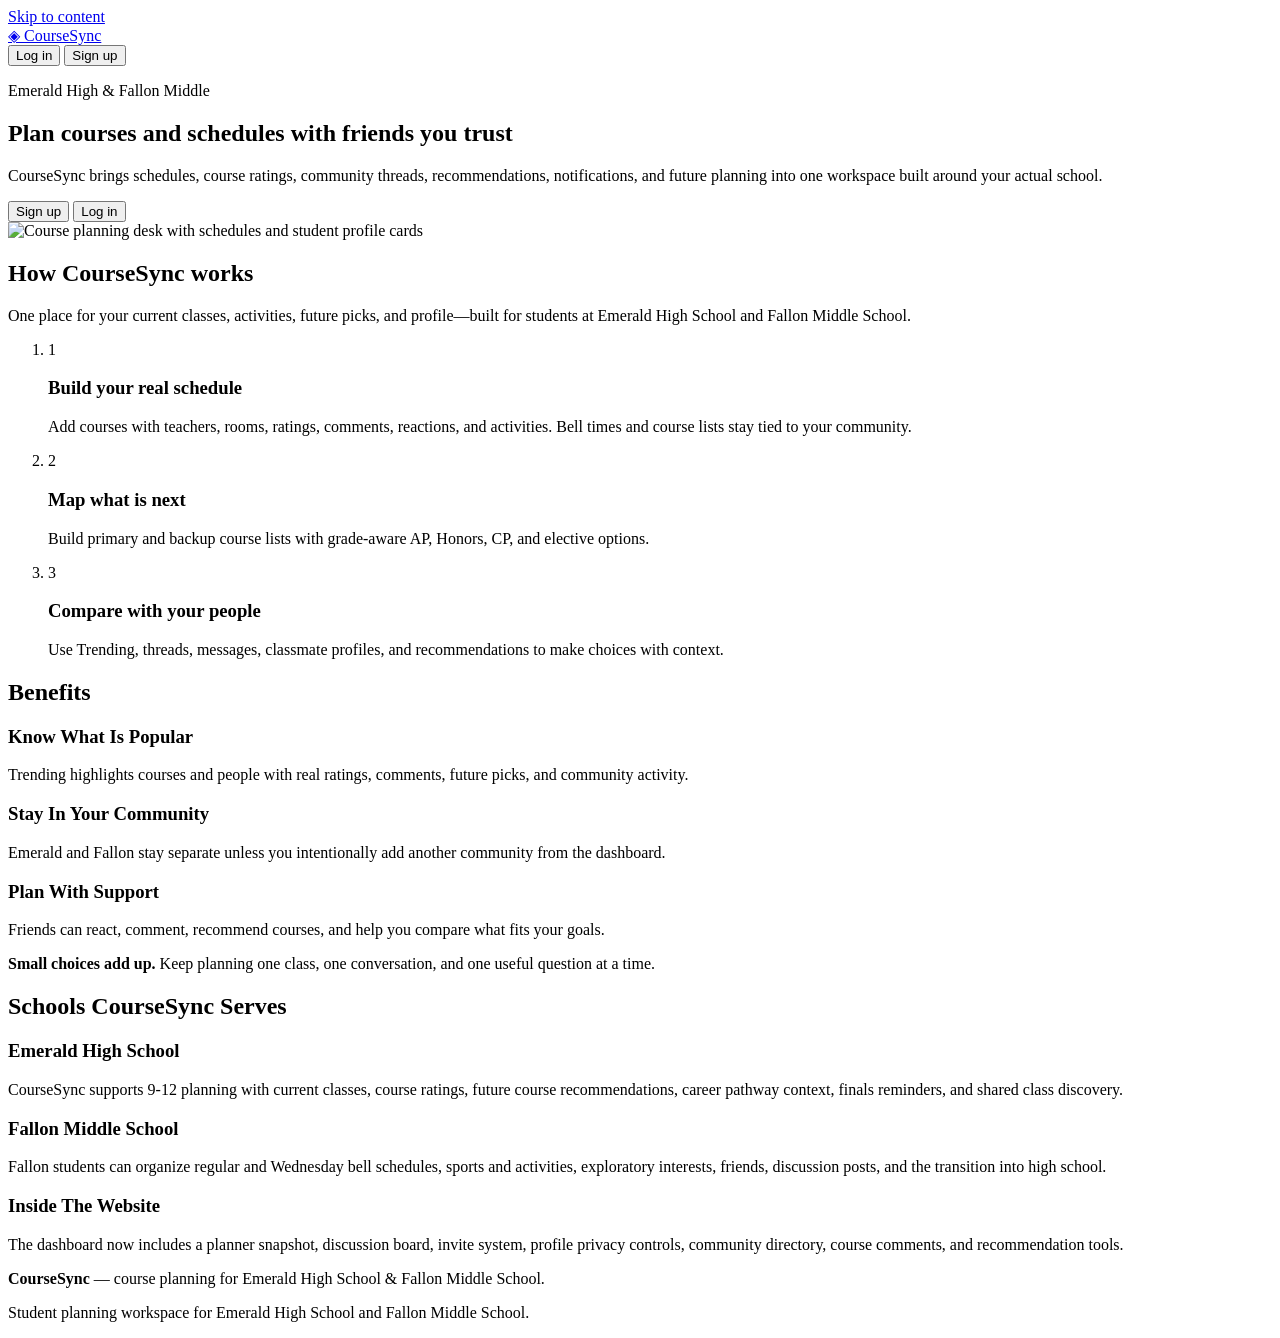
==== index.html @ b62860dc "Add files via upload" ====
<!DOCTYPE html>
<html lang="en">
  <head>
    <meta charset="UTF-8" />
    <meta name="viewport" content="width=device-width, initial-scale=1.0" />
    <title>CourseSync — Compare courses with your community</title>
    <link rel="preconnect" href="https://fonts.googleapis.com" />
    <link rel="preconnect" href="https://fonts.gstatic.com" crossorigin />
    <link
      href="https://fonts.googleapis.com/css2?family=Fraunces:ital,opsz,wght@0,9..144,400;0,9..144,600;0,9..144,700;1,9..144,400&family=Source+Sans+3:ital,wght@0,400;0,500;0,600;0,700;1,400&display=swap"
      rel="stylesheet"
    />
    <link rel="stylesheet" href="styles.css?v=course-sync-current" />
  </head>
  <body>
    <a class="skip-link" href="#main">Skip to content</a>

    <header class="site-header">
      <div class="container header-inner">
        <a href="index.html" class="logo" aria-label="CourseSync home">
          <span class="logo-mark" aria-hidden="true">◈</span>
          CourseSync
        </a>
        <nav class="nav-actions" aria-label="Account">
          <button type="button" class="btn btn-ghost" id="open-login">Log in</button>
          <button type="button" class="btn btn-primary" id="open-signup">Sign up</button>
        </nav>
      </div>
    </header>

    <main id="main">
      <section class="hero hero-visual">
        <div class="container hero-grid">
          <div class="hero-copy">
            <p class="eyebrow">Emerald High & Fallon Middle</p>
            <h1>Plan courses and schedules with friends you trust</h1>
            <p class="lede">
              CourseSync brings schedules, course ratings, community threads, recommendations,
              notifications, and future planning into one workspace built around your actual school.
            </p>
            <div class="hero-ctas">
              <button type="button" class="btn btn-primary btn-lg" id="hero-signup">Sign up</button>
              <button type="button" class="btn btn-outline btn-lg" id="hero-login">Log in</button>
            </div>
          </div>
          <div class="hero-collage" aria-hidden="true">
            <img
              class="hero-img hero-img-main"
              src="assets/course-planning.svg"
              width="520"
              height="360"
              alt="Course planning desk with schedules and student profile cards"
              loading="eager"
            />
          </div>
        </div>
      </section>

      <section class="section section-tight" id="how">
        <div class="container">
          <h2 class="section-title">How CourseSync works</h2>
          <p class="section-intro narrow">
            One place for your current classes, activities, future picks, and profile—built for students
            at Emerald High School and Fallon Middle School.
          </p>
          <ol class="steps steps-three">
            <li class="step">
              <span class="step-num">1</span>
              <h3>Build your real schedule</h3>
              <p>
                Add courses with teachers, rooms, ratings, comments, reactions, and activities.
                Bell times and course lists stay tied to your community.
              </p>
            </li>
            <li class="step">
              <span class="step-num">2</span>
              <h3>Map what is next</h3>
              <p>
                Build primary and backup course lists with grade-aware AP, Honors, CP, and elective options.
              </p>
            </li>
            <li class="step">
              <span class="step-num">3</span>
              <h3>Compare with your people</h3>
              <p>
                Use Trending, threads, messages, classmate profiles, and recommendations to make choices with context.
              </p>
            </li>
          </ol>
        </div>
      </section>

      <section class="section section-tight" id="benefits">
        <div class="container">
          <h2 class="section-title">Benefits</h2>
          <div class="benefit-grid">
            <article class="benefit">
              <h3>Know What Is Popular</h3>
              <p>Trending highlights courses and people with real ratings, comments, future picks, and community activity.</p>
            </article>
            <article class="benefit">
              <h3>Stay In Your Community</h3>
              <p>Emerald and Fallon stay separate unless you intentionally add another community from the dashboard.</p>
            </article>
            <article class="benefit">
              <h3>Plan With Support</h3>
              <p>Friends can react, comment, recommend courses, and help you compare what fits your goals.</p>
            </article>
          </div>
          <p class="positive-note landing-note" role="note">
            <strong>Small choices add up.</strong> Keep planning one class, one conversation, and one useful question at a time.
          </p>
        </div>
      </section>

      <section class="section section-tight schools-served" id="schools">
        <div class="container">
          <h2 class="section-title">Schools CourseSync Serves</h2>
          <div class="steps steps-three">
            <article class="step">
              <h3>Emerald High School</h3>
              <p>
                CourseSync supports 9-12 planning with current classes, course ratings, future course
                recommendations, career pathway context, finals reminders, and shared class discovery.
              </p>
            </article>
            <article class="step">
              <h3>Fallon Middle School</h3>
              <p>
                Fallon students can organize regular and Wednesday bell schedules, sports and activities,
                exploratory interests, friends, discussion posts, and the transition into high school.
              </p>
            </article>
            <article class="step">
              <h3>Inside The Website</h3>
              <p>
                The dashboard now includes a planner snapshot, discussion board, invite system, profile
                privacy controls, community directory, course comments, and recommendation tools.
              </p>
            </article>
          </div>
        </div>
      </section>
    </main>

    <footer class="site-footer">
      <div class="container footer-inner">
        <p><strong>CourseSync</strong> — course planning for Emerald High School & Fallon Middle School.</p>
        <p class="fineprint">Student planning workspace for Emerald High School and Fallon Middle School.</p>
      </div>
    </footer>

    <!-- Sign up modal -->
    <div class="modal-overlay" id="signup-modal" hidden role="dialog" aria-modal="true" aria-labelledby="signup-title">
      <div class="modal">
        <button type="button" class="modal-close" data-close-modal aria-label="Close sign up">×</button>
        <h2 id="signup-title" class="modal-title">Sign up</h2>
        <p class="modal-sub">Step <span id="signup-step-indicator">1</span> of 3</p>

        <form id="signup-form" novalidate>
          <div class="form-step" data-signup-step="1">
            <label class="field">
              <span>Email</span>
              <input type="text" name="email" autocomplete="email" required placeholder="you@student.org" />
            </label>
            <label class="field">
              <span>Password</span>
              <input type="password" name="password" autocomplete="new-password" required minlength="8" placeholder="At least 8 characters" />
            </label>
          </div>

          <div class="form-step" data-signup-step="2" hidden>
            <label class="field">
              <span>Full name</span>
              <input type="text" name="name" autocomplete="name" required placeholder="Alex Rivera" />
            </label>
            <label class="field">
              <span>School</span>
              <select name="school" id="signup-school" required>
                <option value="">Select your school</option>
                <option value="Emerald High School">Emerald High School</option>
                <option value="Fallon Middle School">Fallon Middle School</option>
              </select>
            </label>
            <label class="field">
              <span>Mobile phone</span>
              <input type="tel" name="phone" autocomplete="tel" required placeholder="(925) 555-0100" />
            </label>
            <fieldset class="field checkbox-field">
              <legend>Discovery</legend>
              <label class="checkbox">
                <input type="checkbox" name="nearby" />
                <span>Allow friends nearby to find me by approved email or invite code only</span>
              </label>
            </fieldset>
          </div>

          <div class="form-step" data-signup-step="3" hidden>
            <p class="success-copy">
              Review your details. Finish to open your dashboard.
            </p>
            <dl class="review" id="signup-review"></dl>
          </div>

          <p class="form-error" id="signup-error" role="alert" hidden></p>

          <div class="modal-actions">
            <button type="button" class="btn btn-ghost" id="signup-back" hidden>Back</button>
            <button type="button" class="btn btn-primary" id="signup-next">Continue</button>
          </div>
        </form>
      </div>
    </div>

    <!-- Log in modal -->
    <div class="modal-overlay" id="login-modal" hidden role="dialog" aria-modal="true" aria-labelledby="login-title">
      <div class="modal">
        <button type="button" class="modal-close" data-close-modal aria-label="Close log in">×</button>
        <h2 id="login-title" class="modal-title">Log in</h2>
        <p class="modal-sub">Step <span id="login-step-indicator">1</span> of 2</p>

        <form id="login-form" novalidate>
          <div class="form-step" data-login-step="1">
            <label class="field">
              <span>Email</span>
              <input type="text" name="email" autocomplete="username" required placeholder="you@student.org" />
            </label>
            <label class="field">
              <span>Password</span>
              <input type="password" name="password" autocomplete="current-password" required placeholder="Your password" />
            </label>
            <p class="hint">Use your account email and a password with 8+ characters.</p>
          </div>

          <div class="form-step" data-login-step="2" hidden>
            <p class="success-copy">
              Verify it is you with your 6-digit code.
            </p>
            <label class="field">
              <span>6-digit code</span>
              <input type="text" name="code" inputmode="numeric" pattern="[0-9]*" maxlength="6" placeholder="000000" aria-describedby="code-hint" />
            </label>
            <p id="code-hint" class="hint">Enter your 6-digit verification code.</p>
          </div>

          <p class="form-error" id="login-error" role="alert" hidden></p>

          <div class="modal-actions">
            <button type="button" class="btn btn-ghost" id="login-back" hidden>Back</button>
            <button type="button" class="btn btn-primary" id="login-next">Continue</button>
          </div>
        </form>
      </div>
    </div>

    <div class="toast" id="toast" role="status" aria-live="polite" hidden></div>

    <script src="app.js?v=course-sync-current"></script>
  </body>
</html>
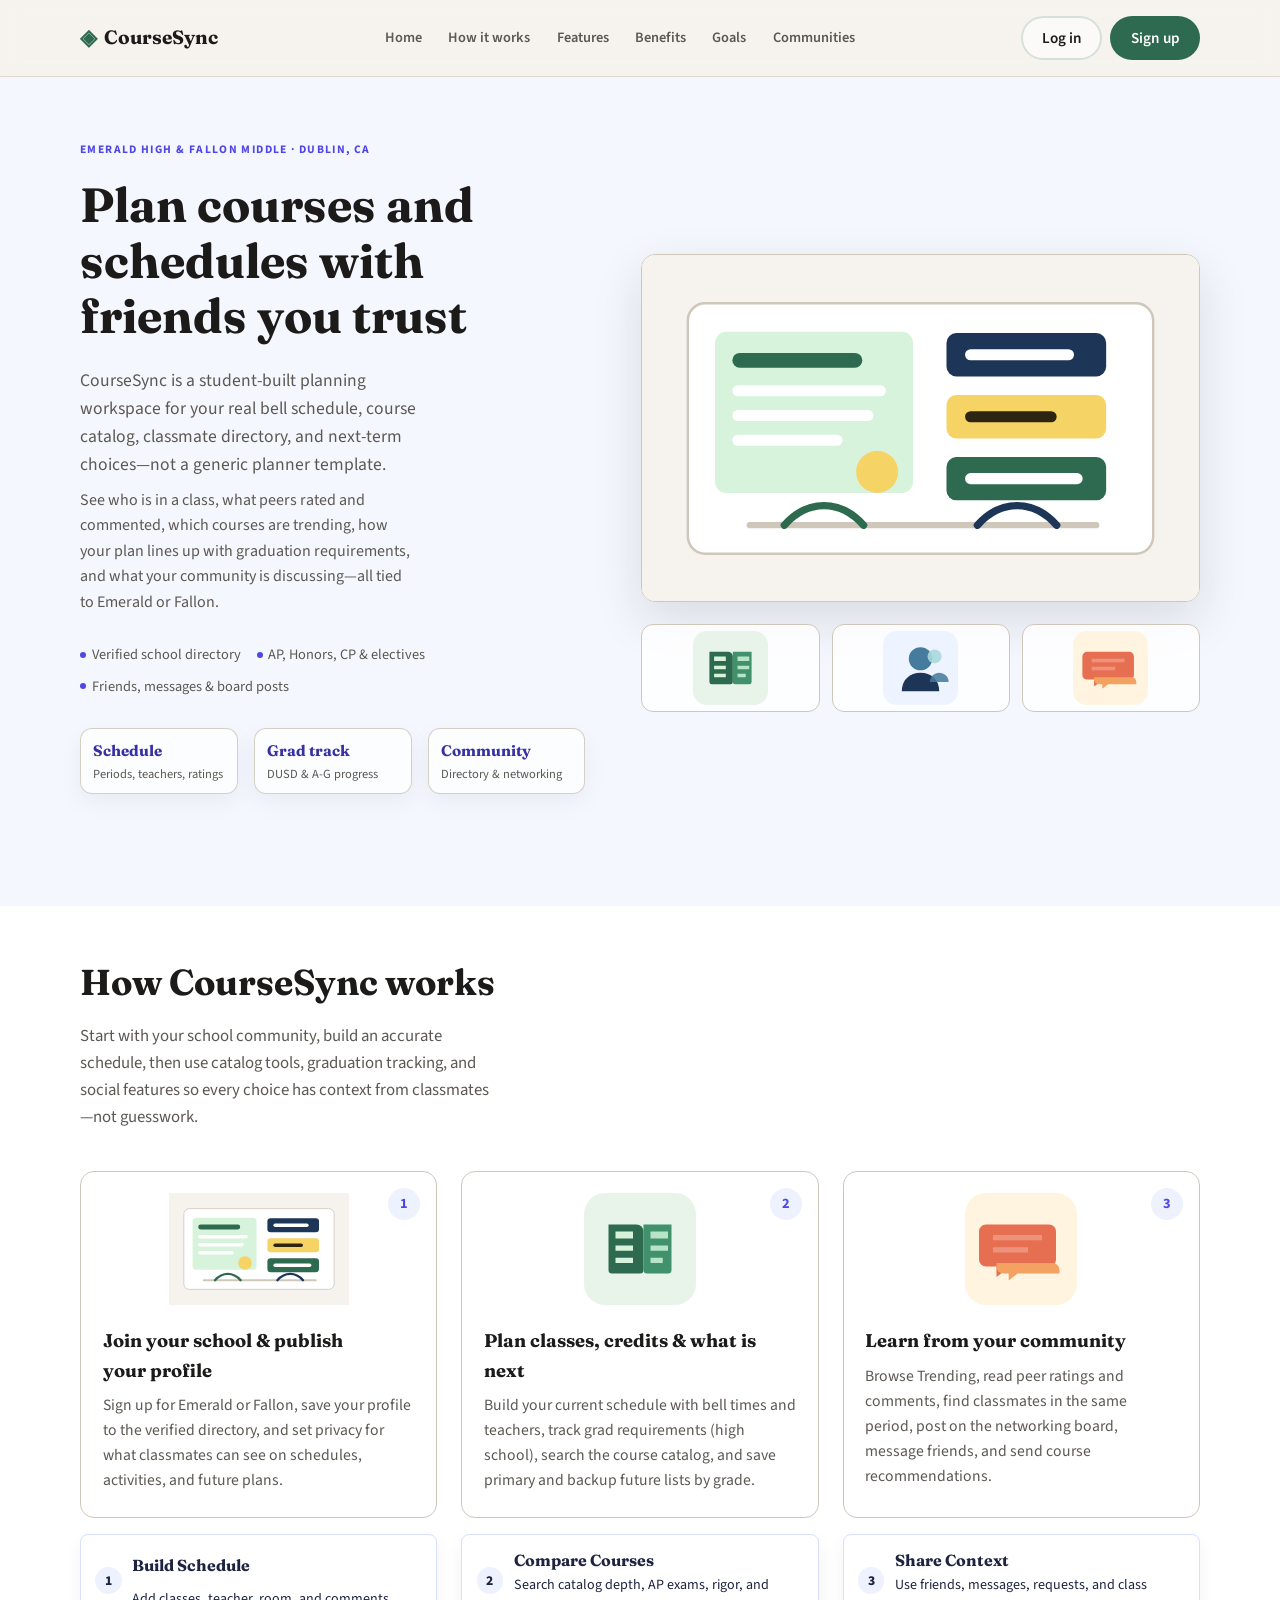
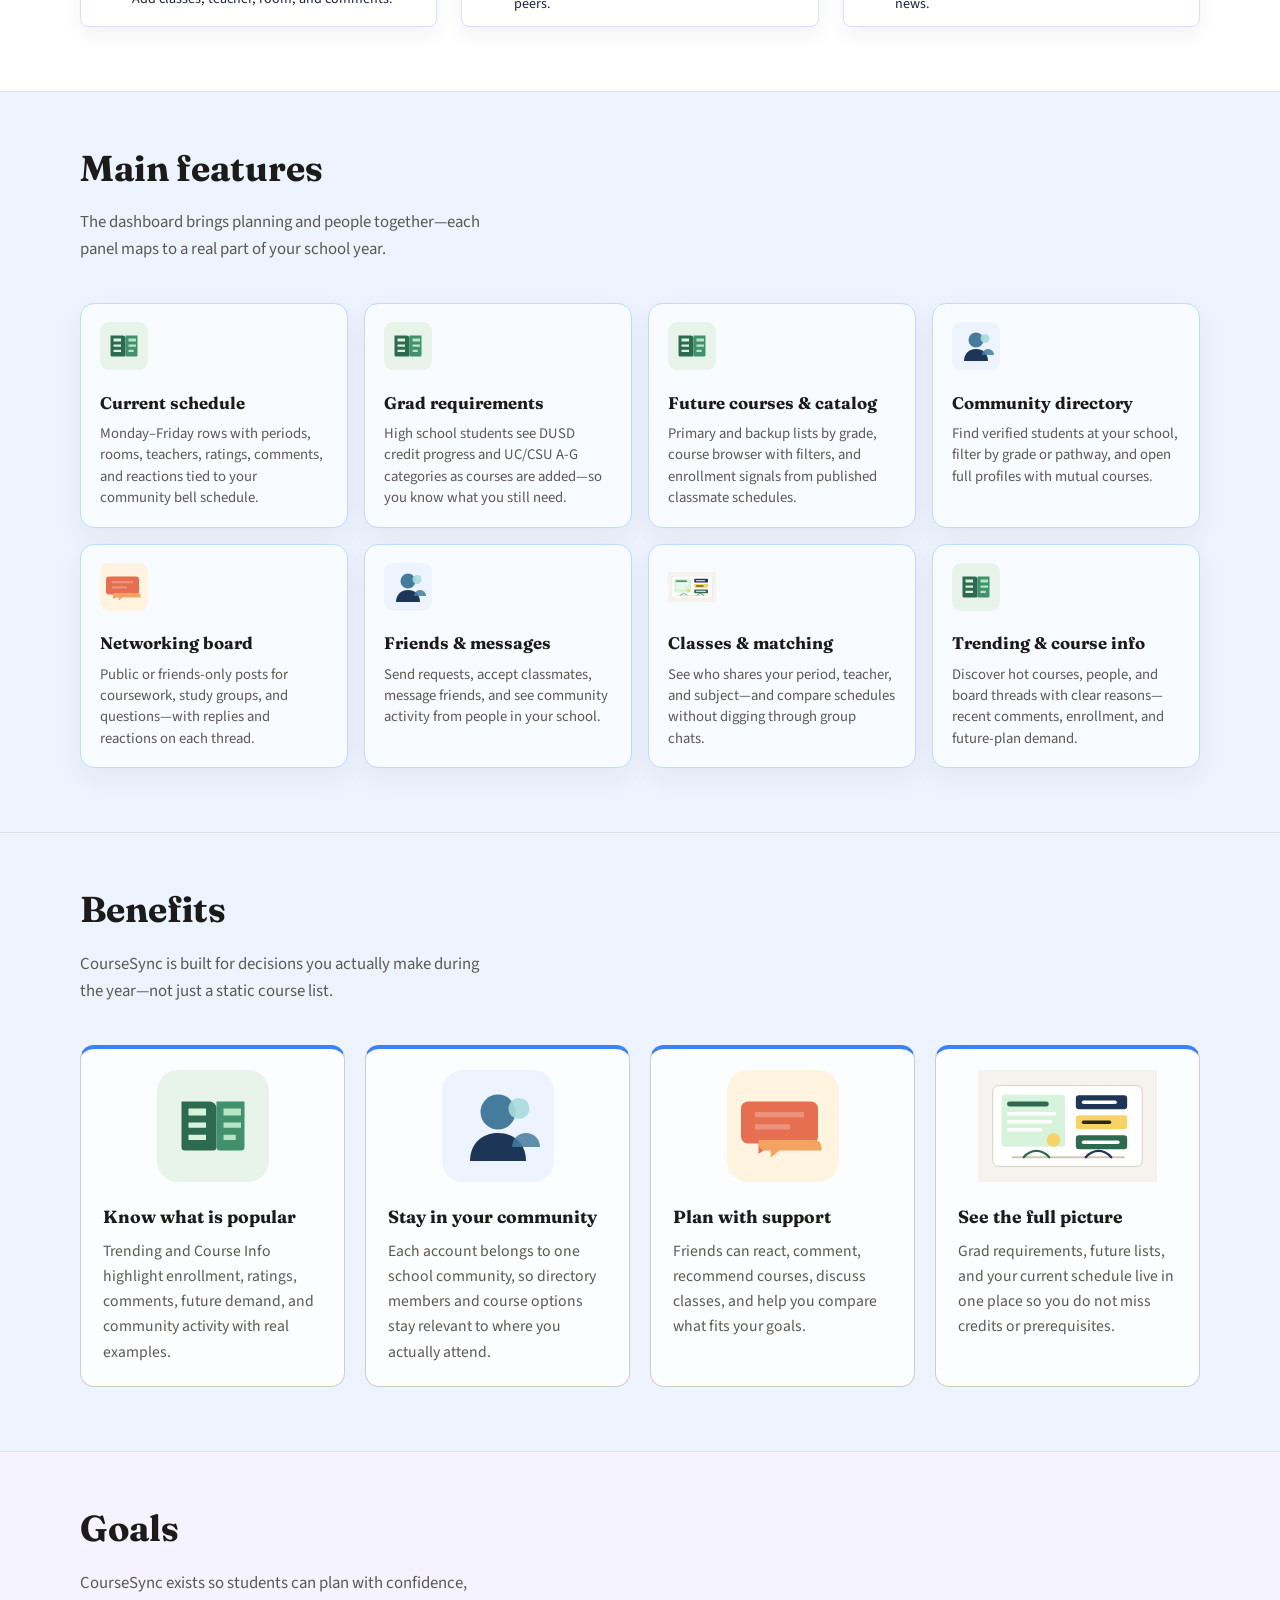
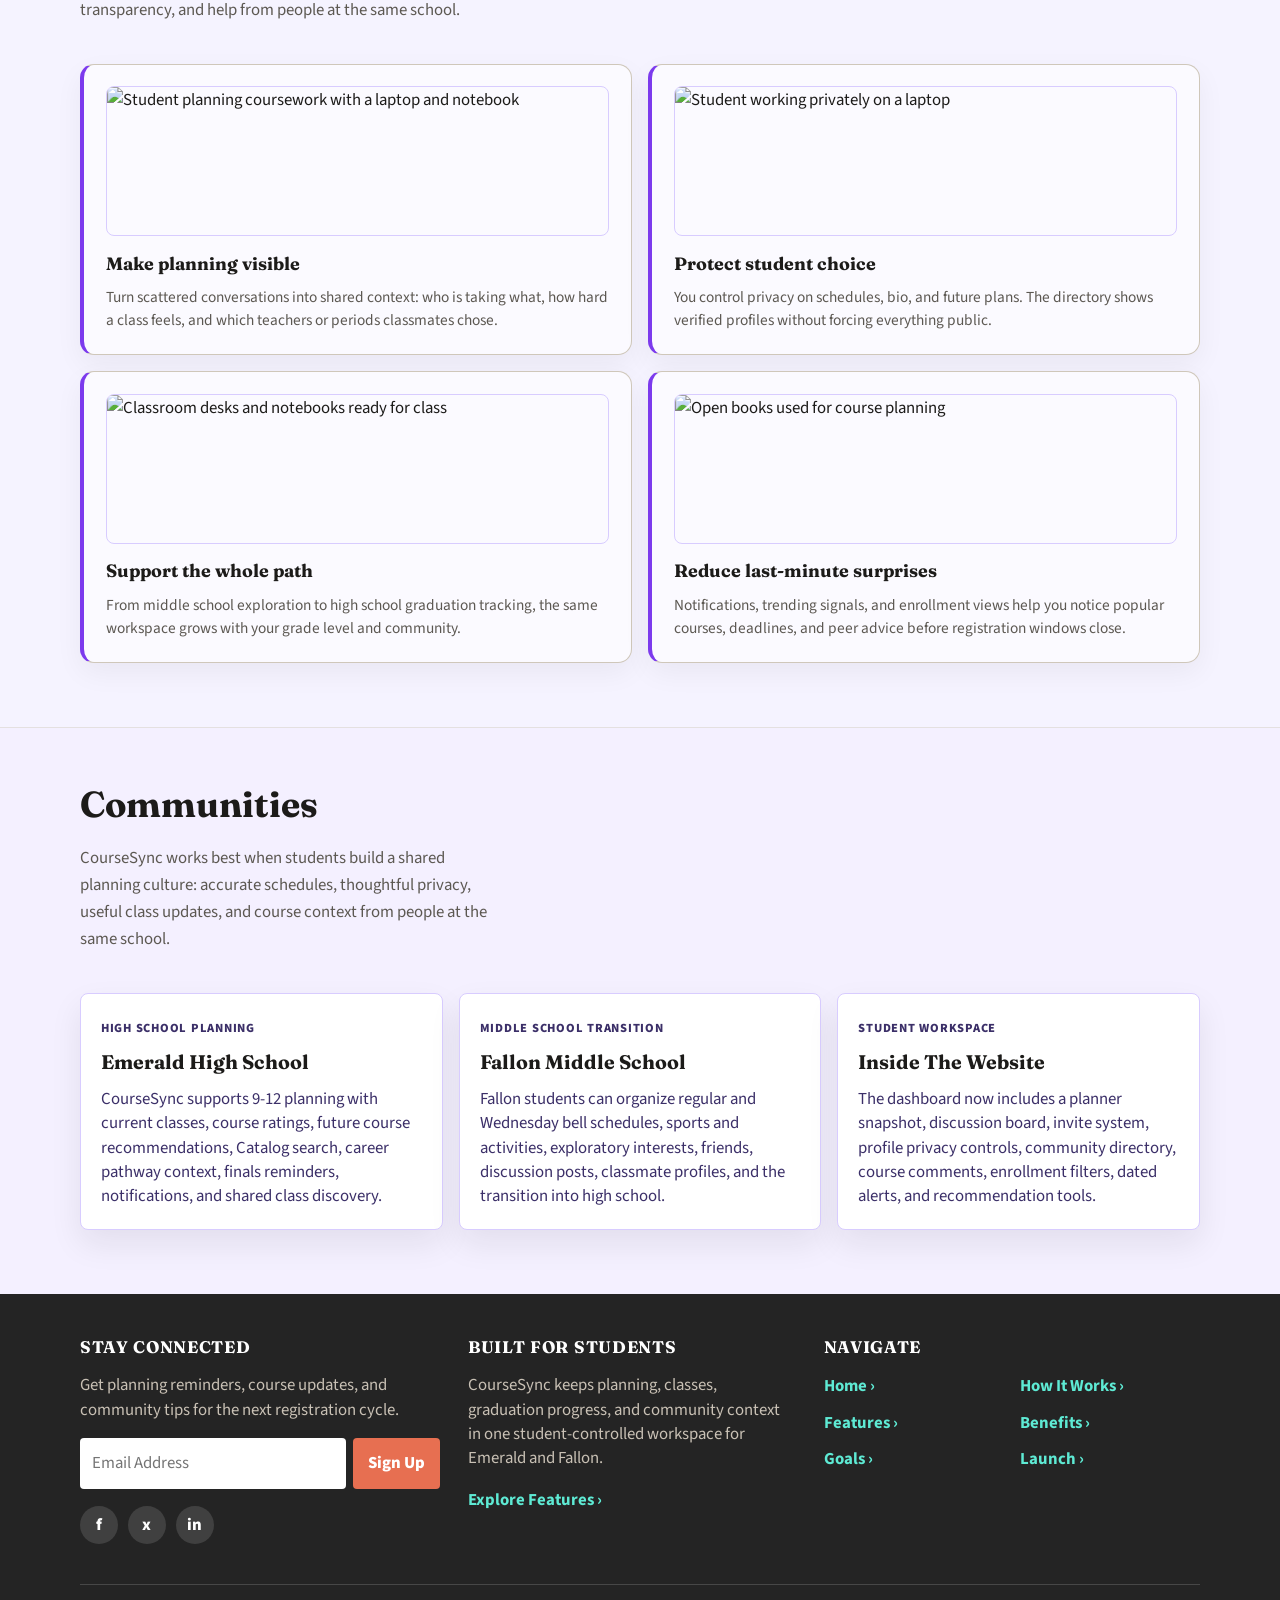
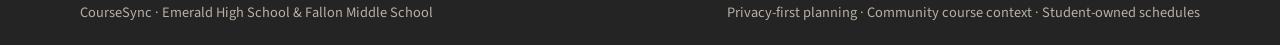
==== commit 14a56c05: "Add files via upload" ====
--- a/index.html
+++ b/index.html
@@ -21,6 +21,17 @@
           <span class="logo-mark" aria-hidden="true">◈</span>
           CourseSync
         </a>
+        <button type="button" class="site-nav-toggle btn btn-ghost" id="site-nav-toggle" aria-expanded="false" aria-controls="site-nav">
+          Menu
+        </button>
+        <nav class="site-nav" id="site-nav" aria-label="Overview sections">
+          <a class="site-nav-link" href="#top">Home</a>
+          <a class="site-nav-link" href="#how">How it works</a>
+          <a class="site-nav-link" href="#features">Features</a>
+          <a class="site-nav-link" href="#benefits">Benefits</a>
+          <a class="site-nav-link" href="#goals">Goals</a>
+          <a class="site-nav-link" href="#schools">Communities</a>
+        </nav>
         <nav class="nav-actions" aria-label="Account">
           <button type="button" class="btn btn-ghost" id="open-login">Log in</button>
           <button type="button" class="btn btn-primary" id="open-signup">Sign up</button>
@@ -29,18 +40,38 @@
     </header>
 
     <main id="main">
-      <section class="hero hero-visual">
+      <section class="hero hero-visual overview-hero" id="top">
+        <div class="overview-hero-bg" aria-hidden="true"></div>
         <div class="container hero-grid">
           <div class="hero-copy">
-            <p class="eyebrow">Emerald High & Fallon Middle</p>
+            <p class="eyebrow">Emerald High & Fallon Middle · Dublin, CA</p>
             <h1>Plan courses and schedules with friends you trust</h1>
             <p class="lede">
-              CourseSync brings schedules, course ratings, community threads, recommendations,
-              notifications, and future planning into one workspace built around your actual school.
+              CourseSync is a student-built planning workspace for your real bell schedule, course catalog,
+              classmate directory, and next-term choices—not a generic planner template.
             </p>
-            <div class="hero-ctas">
-              <button type="button" class="btn btn-primary btn-lg" id="hero-signup">Sign up</button>
-              <button type="button" class="btn btn-outline btn-lg" id="hero-login">Log in</button>
+            <p class="lede lede-secondary">
+              See who is in a class, what peers rated and commented, which courses are trending, how your plan lines up
+              with graduation requirements, and what your community is discussing—all tied to Emerald or Fallon.
+            </p>
+            <ul class="trust-row">
+              <li>Verified school directory</li>
+              <li>AP, Honors, CP & electives</li>
+              <li>Friends, messages & board posts</li>
+            </ul>
+            <div class="overview-stat-row" aria-label="What you can do in CourseSync">
+              <div class="overview-stat">
+                <strong>Schedule</strong>
+                <span>Periods, teachers, ratings</span>
+              </div>
+              <div class="overview-stat">
+                <strong>Grad track</strong>
+                <span>DUSD & A-G progress</span>
+              </div>
+              <div class="overview-stat">
+                <strong>Community</strong>
+                <span>Directory & networking</span>
+              </div>
             </div>
           </div>
           <div class="hero-collage" aria-hidden="true">
@@ -52,6 +83,11 @@
               alt="Course planning desk with schedules and student profile cards"
               loading="eager"
             />
+            <div class="hero-img-stack">
+              <img src="assets/trend-course.svg" width="160" height="120" alt="" loading="lazy" />
+              <img src="assets/trend-person.svg" width="160" height="120" alt="" loading="lazy" />
+              <img src="assets/trend-discussion.svg" width="160" height="120" alt="" loading="lazy" />
+            </div>
           </div>
         </div>
       </section>
@@ -60,82 +96,210 @@
         <div class="container">
           <h2 class="section-title">How CourseSync works</h2>
           <p class="section-intro narrow">
-            One place for your current classes, activities, future picks, and profile—built for students
-            at Emerald High School and Fallon Middle School.
+            Start with your school community, build an accurate schedule, then use catalog tools, graduation tracking,
+            and social features so every choice has context from classmates—not guesswork.
           </p>
           <ol class="steps steps-three">
             <li class="step">
               <span class="step-num">1</span>
-              <h3>Build your real schedule</h3>
-              <p>
-                Add courses with teachers, rooms, ratings, comments, reactions, and activities.
-                Bell times and course lists stay tied to your community.
+              <img class="step-img" src="assets/course-planning.svg" alt="" loading="lazy" />
+              <h3>Join your school & publish your profile</h3>
+              <p>
+                Sign up for Emerald or Fallon, save your profile to the verified directory, and set privacy for what
+                classmates can see on schedules, activities, and future plans.
               </p>
             </li>
             <li class="step">
               <span class="step-num">2</span>
-              <h3>Map what is next</h3>
-              <p>
-                Build primary and backup course lists with grade-aware AP, Honors, CP, and elective options.
+              <img class="step-img" src="assets/trend-course.svg" alt="" loading="lazy" />
+              <h3>Plan classes, credits & what is next</h3>
+              <p>
+                Build your current schedule with bell times and teachers, track grad requirements (high school),
+                search the course catalog, and save primary and backup future lists by grade.
               </p>
             </li>
             <li class="step">
               <span class="step-num">3</span>
-              <h3>Compare with your people</h3>
-              <p>
-                Use Trending, threads, messages, classmate profiles, and recommendations to make choices with context.
+              <img class="step-img" src="assets/trend-discussion.svg" alt="" loading="lazy" />
+              <h3>Learn from your community</h3>
+              <p>
+                Browse Trending, read peer ratings and comments, find classmates in the same period, post on the
+                networking board, message friends, and send course recommendations.
               </p>
             </li>
           </ol>
+          <div class="usage-demo" aria-label="CourseSync usage demonstration">
+            <div class="usage-demo-panel usage-demo-schedule">
+              <span>1</span>
+              <strong>Build Schedule</strong>
+              <p>Add classes, teacher, room, and comments.</p>
+            </div>
+            <div class="usage-demo-panel usage-demo-catalog">
+              <span>2</span>
+              <strong>Compare Courses</strong>
+              <p>Search catalog depth, AP exams, rigor, and peers.</p>
+            </div>
+            <div class="usage-demo-panel usage-demo-community">
+              <span>3</span>
+              <strong>Share Context</strong>
+              <p>Use friends, messages, requests, and class news.</p>
+            </div>
+          </div>
+        </div>
+      </section>
+
+      <section class="section section-tight section-alt" id="features">
+        <div class="container">
+          <h2 class="section-title">Main features</h2>
+          <p class="section-intro narrow">
+            The dashboard brings planning and people together—each panel maps to a real part of your school year.
+          </p>
+          <div class="overview-feature-grid">
+            <article class="overview-feature">
+              <img src="assets/trend-course.svg" alt="" width="48" height="48" loading="lazy" />
+              <h3>Current schedule</h3>
+              <p>Monday–Friday rows with periods, rooms, teachers, ratings, comments, and reactions tied to your community bell schedule.</p>
+            </article>
+            <article class="overview-feature">
+              <img src="assets/trend-course.svg" alt="" width="48" height="48" loading="lazy" />
+              <h3>Grad requirements</h3>
+              <p>High school students see DUSD credit progress and UC/CSU A-G categories as courses are added—so you know what you still need.</p>
+            </article>
+            <article class="overview-feature">
+              <img src="assets/trend-course.svg" alt="" width="48" height="48" loading="lazy" />
+              <h3>Future courses & catalog</h3>
+              <p>Primary and backup lists by grade, course browser with filters, and enrollment signals from published classmate schedules.</p>
+            </article>
+            <article class="overview-feature">
+              <img src="assets/trend-person.svg" alt="" width="48" height="48" loading="lazy" />
+              <h3>Community directory</h3>
+              <p>Find verified students at your school, filter by grade or pathway, and open full profiles with mutual courses.</p>
+            </article>
+            <article class="overview-feature">
+              <img src="assets/trend-discussion.svg" alt="" width="48" height="48" loading="lazy" />
+              <h3>Networking board</h3>
+              <p>Public or friends-only posts for coursework, study groups, and questions—with replies and reactions on each thread.</p>
+            </article>
+            <article class="overview-feature">
+              <img src="assets/trend-person.svg" alt="" width="48" height="48" loading="lazy" />
+              <h3>Friends & messages</h3>
+              <p>Send requests, accept classmates, message friends, and see community activity from people in your school.</p>
+            </article>
+            <article class="overview-feature">
+              <img src="assets/course-planning.svg" alt="" width="48" height="48" loading="lazy" />
+              <h3>Classes & matching</h3>
+              <p>See who shares your period, teacher, and subject—and compare schedules without digging through group chats.</p>
+            </article>
+            <article class="overview-feature">
+              <img src="assets/trend-course.svg" alt="" width="48" height="48" loading="lazy" />
+              <h3>Trending & course info</h3>
+              <p>Discover hot courses, people, and board threads with clear reasons—recent comments, enrollment, and future-plan demand.</p>
+            </article>
+          </div>
         </div>
       </section>
 
       <section class="section section-tight" id="benefits">
         <div class="container">
           <h2 class="section-title">Benefits</h2>
-          <div class="benefit-grid">
+          <p class="section-intro narrow">
+            CourseSync is built for decisions you actually make during the year—not just a static course list.
+          </p>
+          <div class="benefit-grid benefit-grid-four">
             <article class="benefit">
-              <h3>Know What Is Popular</h3>
-              <p>Trending highlights courses and people with real ratings, comments, future picks, and community activity.</p>
+              <img class="benefit-img" src="assets/trend-course.svg" alt="" loading="lazy" />
+              <h3>Know what is popular</h3>
+              <p>Trending and Course Info highlight enrollment, ratings, comments, future demand, and community activity with real examples.</p>
             </article>
             <article class="benefit">
-              <h3>Stay In Your Community</h3>
-              <p>Emerald and Fallon stay separate unless you intentionally add another community from the dashboard.</p>
+              <img class="benefit-img" src="assets/trend-person.svg" alt="" loading="lazy" />
+              <h3>Stay in your community</h3>
+              <p>Each account belongs to one school community, so directory members and course options stay relevant to where you actually attend.</p>
             </article>
             <article class="benefit">
-              <h3>Plan With Support</h3>
-              <p>Friends can react, comment, recommend courses, and help you compare what fits your goals.</p>
-            </article>
-          </div>
-          <p class="positive-note landing-note" role="note">
-            <strong>Small choices add up.</strong> Keep planning one class, one conversation, and one useful question at a time.
+              <img class="benefit-img" src="assets/trend-discussion.svg" alt="" loading="lazy" />
+              <h3>Plan with support</h3>
+              <p>Friends can react, comment, recommend courses, discuss classes, and help you compare what fits your goals.</p>
+            </article>
+            <article class="benefit">
+              <img class="benefit-img" src="assets/course-planning.svg" alt="" loading="lazy" />
+              <h3>See the full picture</h3>
+              <p>Grad requirements, future lists, and your current schedule live in one place so you do not miss credits or prerequisites.</p>
+            </article>
+          </div>
+        </div>
+      </section>
+
+      <section class="section section-tight section-alt" id="goals">
+        <div class="container">
+          <h2 class="section-title">Goals</h2>
+          <p class="section-intro narrow">
+            CourseSync exists so students can plan with confidence, transparency, and help from people at the same school.
           </p>
-        </div>
-      </section>
-
-      <section class="section section-tight schools-served" id="schools">
+          <div class="goals-grid">
+            <article class="goal-card">
+              <img class="goal-card-img" src="https://images.unsplash.com/photo-1454165804606-c3d57bc86b40?auto=format&fit=crop&w=720&q=80" alt="Student planning coursework with a laptop and notebook" loading="lazy" />
+              <h3>Make planning visible</h3>
+              <p>
+                Turn scattered conversations into shared context: who is taking what, how hard a class feels, and which
+                teachers or periods classmates chose.
+              </p>
+            </article>
+            <article class="goal-card">
+              <img class="goal-card-img" src="https://images.unsplash.com/photo-1516321318423-f06f85e504b3?auto=format&fit=crop&w=720&q=80" alt="Student working privately on a laptop" loading="lazy" />
+              <h3>Protect student choice</h3>
+              <p>
+                You control privacy on schedules, bio, and future plans. The directory shows verified profiles without
+                forcing everything public.
+              </p>
+            </article>
+            <article class="goal-card">
+              <img class="goal-card-img" src="https://images.unsplash.com/photo-1509062522246-3755977927d7?auto=format&fit=crop&w=720&q=80" alt="Classroom desks and notebooks ready for class" loading="lazy" />
+              <h3>Support the whole path</h3>
+              <p>
+                From middle school exploration to high school graduation tracking, the same workspace grows with your
+                grade level and community.
+              </p>
+            </article>
+            <article class="goal-card">
+              <img class="goal-card-img" src="https://images.unsplash.com/photo-1524995997946-a1c2e315a42f?auto=format&fit=crop&w=720&q=80" alt="Open books used for course planning" loading="lazy" />
+              <h3>Reduce last-minute surprises</h3>
+              <p>
+                Notifications, trending signals, and enrollment views help you notice popular courses, deadlines, and
+                peer advice before registration windows close.
+              </p>
+            </article>
+          </div>
+        </div>
+      </section>
+
+      <section class="section section-tight schools-served overview-action-band" id="schools">
         <div class="container">
-          <h2 class="section-title">Schools CourseSync Serves</h2>
-          <div class="steps steps-three">
-            <article class="step">
+          <h2 class="section-title">Communities</h2>
+          <p class="section-intro narrow">CourseSync works best when students build a shared planning culture: accurate schedules, thoughtful privacy, useful class updates, and course context from people at the same school.</p>
+          <div class="launch-grid">
+            <article class="launch-card launch-card-emerald">
+              <span class="launch-kicker">High school planning</span>
               <h3>Emerald High School</h3>
               <p>
                 CourseSync supports 9-12 planning with current classes, course ratings, future course
-                recommendations, career pathway context, finals reminders, and shared class discovery.
-              </p>
-            </article>
-            <article class="step">
+                recommendations, Catalog search, career pathway context, finals reminders, notifications, and shared class discovery.
+              </p>
+            </article>
+            <article class="launch-card launch-card-fallon">
+              <span class="launch-kicker">Middle school transition</span>
               <h3>Fallon Middle School</h3>
               <p>
                 Fallon students can organize regular and Wednesday bell schedules, sports and activities,
-                exploratory interests, friends, discussion posts, and the transition into high school.
-              </p>
-            </article>
-            <article class="step">
+                exploratory interests, friends, discussion posts, classmate profiles, and the transition into high school.
+              </p>
+            </article>
+            <article class="launch-card launch-card-inside">
+              <span class="launch-kicker">Student workspace</span>
               <h3>Inside The Website</h3>
               <p>
                 The dashboard now includes a planner snapshot, discussion board, invite system, profile
-                privacy controls, community directory, course comments, and recommendation tools.
+                privacy controls, community directory, course comments, enrollment filters, dated alerts, and recommendation tools.
               </p>
             </article>
           </div>
@@ -144,9 +308,38 @@
     </main>
 
     <footer class="site-footer">
-      <div class="container footer-inner">
-        <p><strong>CourseSync</strong> — course planning for Emerald High School & Fallon Middle School.</p>
-        <p class="fineprint">Student planning workspace for Emerald High School and Fallon Middle School.</p>
+      <div class="container footer-panel">
+        <div class="footer-column">
+          <h3>Stay Connected</h3>
+          <p>Get planning reminders, course updates, and community tips for the next registration cycle.</p>
+          <form class="footer-signup" aria-label="Footer email signup">
+            <input type="email" placeholder="Email Address" />
+            <button type="button">Sign Up</button>
+          </form>
+          <div class="footer-socials" aria-label="CourseSync social links">
+            <span>f</span><span>x</span><span>in</span>
+          </div>
+        </div>
+        <div class="footer-column">
+          <h3>Built For Students</h3>
+          <p>CourseSync keeps planning, classes, graduation progress, and community context in one student-controlled workspace for Emerald and Fallon.</p>
+          <a href="#features">Explore Features ›</a>
+        </div>
+        <div class="footer-column footer-nav-column">
+          <h3>Navigate</h3>
+          <div class="footer-link-grid">
+            <a href="#top">Home ›</a>
+            <a href="#how">How It Works ›</a>
+            <a href="#features">Features ›</a>
+            <a href="#benefits">Benefits ›</a>
+            <a href="#goals">Goals ›</a>
+            <a href="#schools">Launch ›</a>
+          </div>
+        </div>
+        <div class="footer-bottom">
+          <span>CourseSync · Emerald High School & Fallon Middle School</span>
+          <span>Privacy-first planning · Community course context · Student-owned schedules</span>
+        </div>
       </div>
     </footer>
 
@@ -165,7 +358,7 @@
             </label>
             <label class="field">
               <span>Password</span>
-              <input type="password" name="password" autocomplete="new-password" required minlength="8" placeholder="At least 8 characters" />
+              <span class="password-field-wrap"><input type="password" name="password" autocomplete="new-password" required minlength="8" placeholder="At least 8 characters" /><button type="button" class="password-toggle" data-password-toggle>Show</button></span>
             </label>
           </div>
 
@@ -227,20 +420,22 @@
             </label>
             <label class="field">
               <span>Password</span>
-              <input type="password" name="password" autocomplete="current-password" required placeholder="Your password" />
+              <span class="password-field-wrap"><input type="password" name="password" autocomplete="current-password" required placeholder="Your password" /><button type="button" class="password-toggle" data-password-toggle>Show</button></span>
             </label>
             <p class="hint">Use your account email and a password with 8+ characters.</p>
+            <button type="button" class="btn btn-ghost btn-sm" id="forgot-password-btn">Forgot password?</button>
           </div>
 
           <div class="form-step" data-login-step="2" hidden>
             <p class="success-copy">
-              Verify it is you with your 6-digit code.
+              Verification protects your schedule, messages, and school directory profile. Request a fresh 6-digit code, then enter it here before opening the dashboard.
             </p>
             <label class="field">
               <span>6-digit code</span>
               <input type="text" name="code" inputmode="numeric" pattern="[0-9]*" maxlength="6" placeholder="000000" aria-describedby="code-hint" />
             </label>
-            <p id="code-hint" class="hint">Enter your 6-digit verification code.</p>
+            <p id="code-hint" class="hint">Use the newest code requested for this account on this browser.</p>
+            <button type="button" class="btn btn-outline btn-sm verification-request-btn" id="request-login-code">Request Code</button>
           </div>
 
           <p class="form-error" id="login-error" role="alert" hidden></p>
@@ -255,6 +450,7 @@
 
     <div class="toast" id="toast" role="status" aria-live="polite" hidden></div>
 
+    <script src="shared-sync.js?v=course-sync-current"></script>
     <script src="app.js?v=course-sync-current"></script>
   </body>
 </html>
--- a/styles.css
+++ b/styles.css
@@ -0,0 +1,6403 @@
+:root {
+  --bg: #f6f3ee;
+  --bg-alt: #ebe6dd;
+  --ink: #1c1b19;
+  --muted: #5c5852;
+  --accent: #2d6a4f;
+  --accent-hover: #24523f;
+  --accent-soft: #d8f3dc;
+  --user-accent: #2d6a4f;
+  --border: #cfc7ba;
+  --card: #ffffff;
+  --shadow: 0 18px 50px rgba(28, 27, 25, 0.12);
+  --radius: 14px;
+  --font-sans: "Source Sans 3", system-ui, sans-serif;
+  --font-display: "Fraunces", Georgia, serif;
+  --app-text-size: 1.05rem;
+}
+
+*,
+*::before,
+*::after {
+  box-sizing: border-box;
+}
+
+[hidden] {
+  display: none !important;
+}
+
+
+html {
+  scroll-behavior: smooth;
+}
+
+body {
+  margin: 0;
+  font-family: var(--font-sans);
+  font-size: var(--app-text-size);
+  line-height: 1.6;
+  color: var(--ink);
+  background: var(--bg);
+}
+
+body.theme-dark {
+  --bg: #050505;
+  --bg-alt: #101010;
+  --ink: #ffffff;
+  --muted: #d7d7d7;
+  --border: #3b3b3b;
+  --card: #111111;
+  --shadow: 0 18px 50px rgba(0, 0, 0, 0.35);
+  --accent-soft: color-mix(in srgb, var(--user-accent) 30%, #111111);
+  background: var(--bg);
+  color: var(--ink);
+}
+
+body.theme-dark input,
+body.theme-dark textarea,
+body.theme-dark select,
+body.theme-dark .card,
+body.theme-dark .notification-dropdown,
+body.theme-dark .modal,
+body.theme-dark .trending-card,
+body.theme-dark .course-browser,
+body.theme-dark .chat-thread,
+body.theme-dark .course-info-card,
+body.theme-dark .directory-card,
+body.theme-dark .explore-action-card,
+body.theme-dark .manual-result-card,
+body.theme-dark .future-row,
+body.theme-dark .course-chip,
+body.theme-dark .day-tab {
+  background-color: var(--card);
+  color: var(--ink);
+}
+
+body.theme-dark .muted,
+body.theme-dark .small,
+body.theme-dark .panel-intro {
+  color: var(--muted);
+}
+
+body.theme-dark .btn-outline,
+body.theme-dark .btn-ghost {
+  color: var(--ink);
+  border-color: var(--border);
+}
+
+body.theme-dark .btn-primary {
+  background: var(--user-accent);
+  color: #fff;
+}
+
+body.theme-dark .app-sidebar,
+body.theme-dark .app-topbar,
+body.theme-dark .site-header,
+body.theme-dark .hero,
+body.theme-dark .step,
+body.theme-dark .benefit {
+  background: #0b0b0b;
+  color: #fff;
+  border-color: var(--border);
+}
+
+body.theme-dark .trend-stat-row span,
+body.theme-dark .level-tag,
+body.theme-dark .pill,
+body.theme-dark .count-badge {
+  background: #050505;
+  color: #fff;
+  border-color: var(--border);
+}
+
+body.theme-dark .sidebar-update-log,
+body.theme-dark .notification-count,
+body.theme-dark .date-pill,
+body.theme-dark .grad-req-row,
+body.theme-dark .past-grade-schedule,
+body.theme-dark .achievement-card,
+body.theme-dark .subject-accordion,
+body.theme-dark .level-nested,
+body.theme-dark .privacy-row,
+body.theme-dark .discussion-post,
+body.theme-dark .comment-card {
+  background: var(--card);
+  color: var(--ink);
+  border-color: var(--border);
+}
+
+body.theme-dark .notification-setting-grid label,
+body.theme-dark .filtration-filter-grid label,
+body.theme-dark .account-reset-box {
+  background: var(--card);
+  color: var(--ink);
+  border-color: var(--border);
+}
+
+body.theme-dark .sidebar-update-log span,
+body.theme-dark .notification-item p,
+body.theme-dark .grad-detail-list span,
+body.theme-dark .achievement-card p,
+body.theme-dark .achievement-card span {
+  color: var(--muted);
+}
+
+body.theme-dark .data-table th,
+body.theme-dark .data-table td {
+  border-color: var(--border);
+}
+
+body.theme-dark .achievement-card.unlocked {
+  background: color-mix(in srgb, var(--user-accent) 18%, var(--card));
+  border-color: color-mix(in srgb, var(--user-accent) 55%, var(--border));
+}
+
+.skip-link {
+  position: absolute;
+  left: -999px;
+  top: 0.5rem;
+  padding: 0.5rem 1rem;
+  background: var(--ink);
+  color: var(--bg);
+  z-index: 100;
+  border-radius: 6px;
+}
+
+.skip-link:focus {
+  left: 0.5rem;
+}
+
+.container {
+  width: min(1120px, 100% - 2.5rem);
+  margin-inline: auto;
+}
+
+.site-header {
+  position: sticky;
+  top: 0;
+  z-index: 20;
+  background: rgba(246, 243, 238, 0.92);
+  backdrop-filter: blur(10px);
+  border-bottom: 1px solid rgba(207, 199, 186, 0.6);
+}
+
+.header-inner {
+  display: flex;
+  align-items: center;
+  justify-content: space-between;
+  padding: 1rem 0;
+}
+
+.logo {
+  font-family: var(--font-display);
+  font-weight: 700;
+  font-size: 1.2rem;
+  color: inherit;
+  text-decoration: none;
+  display: inline-flex;
+  align-items: center;
+  gap: 0.45rem;
+}
+
+.logo-mark {
+  color: var(--accent);
+  font-size: 1.35rem;
+  line-height: 1;
+}
+
+.site-nav-toggle {
+  display: none;
+  font-size: 0.9rem;
+}
+
+.site-nav {
+  display: flex;
+  flex-wrap: wrap;
+  align-items: center;
+  gap: 0.15rem 0.35rem;
+  margin-inline: auto;
+  padding: 0 0.5rem;
+}
+
+.site-nav-link {
+  color: var(--muted);
+  text-decoration: none;
+  font-size: 0.9rem;
+  font-weight: 600;
+  padding: 0.35rem 0.65rem;
+  border-radius: 999px;
+  transition: color 0.15s ease, background 0.15s ease;
+}
+
+.site-nav-link:hover,
+.site-nav-link:focus-visible {
+  color: var(--accent-hover);
+  background: rgba(45, 106, 79, 0.1);
+}
+
+.nav-actions {
+  display: flex;
+  gap: 0.5rem;
+  align-items: center;
+  flex-shrink: 0;
+}
+
+@media (max-width: 899px) {
+  .header-inner {
+    flex-wrap: wrap;
+    gap: 0.65rem;
+  }
+
+  .site-nav-toggle {
+    display: inline-flex;
+    margin-left: auto;
+  }
+
+  .site-nav {
+    display: none;
+    order: 4;
+    flex-basis: 100%;
+    flex-direction: column;
+    align-items: stretch;
+    padding: 0.5rem 0 0;
+    border-top: 1px solid var(--border);
+  }
+
+  .site-nav.is-open {
+    display: flex;
+  }
+
+  .site-nav-link {
+    padding: 0.5rem 0.25rem;
+  }
+
+  .nav-actions {
+    order: 3;
+  }
+}
+
+@media (min-width: 900px) {
+  .header-inner {
+    gap: 1rem;
+  }
+}
+
+.btn {
+  font-family: inherit;
+  font-size: 0.95rem;
+  font-weight: 600;
+  border-radius: 999px;
+  padding: 0.55rem 1.15rem;
+  border: 2px solid transparent;
+  cursor: pointer;
+  transition: background 0.15s ease, color 0.15s ease, border-color 0.15s ease, transform 0.1s ease;
+}
+
+.btn:active {
+  transform: translateY(1px);
+}
+
+.btn-primary {
+  background: var(--accent);
+  color: #fff;
+}
+
+.btn-primary:hover {
+  background: var(--accent-hover);
+}
+
+.btn-ghost {
+  background: rgba(255, 255, 255, 0.58);
+  border-color: rgba(45, 106, 79, 0.18);
+  color: var(--ink);
+}
+
+.btn-ghost:hover {
+  border-color: rgba(45, 106, 79, 0.34);
+  background: rgba(45, 106, 79, 0.08);
+}
+
+.btn-outline {
+  background: transparent;
+  border-color: var(--accent);
+  color: var(--accent);
+}
+
+.btn-outline:hover {
+  background: var(--accent-soft);
+}
+
+.btn-lg {
+  padding: 0.75rem 1.35rem;
+  font-size: 1rem;
+}
+
+.password-field-wrap {
+  display: flex;
+  align-items: stretch;
+  gap: 0.45rem;
+}
+
+.password-field-wrap input {
+  flex: 1;
+  min-width: 0;
+}
+
+.password-toggle {
+  border: 1px solid var(--border);
+  border-radius: 8px;
+  background: color-mix(in srgb, var(--accent) 8%, #fff);
+  color: var(--accent);
+  font: inherit;
+  font-weight: 700;
+  padding: 0 0.75rem;
+  cursor: pointer;
+}
+
+.verification-request-btn {
+  margin-top: 0.35rem;
+}
+
+.empty-state {
+  border: 1px solid color-mix(in srgb, var(--user-accent) 28%, var(--border));
+  border-radius: var(--radius);
+  background: linear-gradient(135deg, color-mix(in srgb, var(--user-accent) 10%, var(--card)), var(--card));
+  padding: 1.25rem 1.35rem;
+  display: flex;
+  flex-wrap: wrap;
+  gap: 0.85rem;
+  align-items: center;
+  justify-content: space-between;
+  box-shadow: 0 10px 30px rgba(28, 27, 25, 0.06);
+}
+
+.empty-state p {
+  margin: 0;
+  color: var(--muted);
+}
+
+.empty-state-compact {
+  padding: 0.85rem 1rem;
+}
+
+.hero {
+  padding: 3.5rem 0 4rem;
+}
+
+.hero-grid {
+  display: grid;
+  gap: 2.5rem;
+  align-items: center;
+}
+
+@media (min-width: 760px) {
+  .hero-grid {
+    grid-template-columns: minmax(0, 0.95fr) minmax(300px, 1.05fr);
+    gap: 2rem;
+  }
+}
+
+.eyebrow {
+  text-transform: uppercase;
+  letter-spacing: 0.12em;
+  font-size: 0.72rem;
+  font-weight: 700;
+  color: var(--accent);
+  margin: 0 0 0.75rem;
+}
+
+.hero h1 {
+  font-family: var(--font-display);
+  font-size: clamp(2.1rem, 4vw, 3rem);
+  line-height: 1.15;
+  margin: 0 0 1rem;
+  font-weight: 700;
+}
+
+.lede {
+  margin: 0 0 1.5rem;
+  color: var(--muted);
+  font-size: 1.1rem;
+  max-width: 38ch;
+}
+
+.lede-secondary {
+  margin-top: -0.75rem;
+  font-size: 1rem;
+  max-width: 42ch;
+}
+
+.hero-ctas {
+  display: flex;
+  flex-wrap: wrap;
+  gap: 0.75rem;
+  margin-bottom: 1.25rem;
+}
+
+.trust-row {
+  list-style: none;
+  padding: 0;
+  margin: 0;
+  display: flex;
+  flex-wrap: wrap;
+  gap: 0.5rem 1rem;
+  color: var(--muted);
+  font-size: 0.9rem;
+}
+
+.trust-row li {
+  display: inline-flex;
+  align-items: center;
+  gap: 0.35rem;
+}
+
+.trust-row li::before {
+  content: "";
+  width: 6px;
+  height: 6px;
+  border-radius: 50%;
+  background: var(--accent);
+}
+
+.hero-panel {
+  display: flex;
+  justify-content: center;
+}
+
+.mock-card {
+  width: min(100%, 380px);
+  background: var(--card);
+  border-radius: var(--radius);
+  box-shadow: var(--shadow);
+  border: 1px solid var(--border);
+  overflow: hidden;
+}
+
+.mock-header {
+  display: flex;
+  gap: 6px;
+  padding: 0.75rem 1rem;
+  background: linear-gradient(90deg, var(--bg-alt), #f0ebe3);
+  border-bottom: 1px solid var(--border);
+}
+
+.mock-header .dot {
+  width: 9px;
+  height: 9px;
+  border-radius: 50%;
+  background: #c4bdb0;
+}
+
+.mock-body {
+  padding: 1.25rem 1.25rem 1.5rem;
+}
+
+.mock-title {
+  font-weight: 700;
+  margin: 0 0 1rem;
+  font-family: var(--font-display);
+}
+
+.mock-bars {
+  display: flex;
+  flex-direction: column;
+  gap: 0.65rem;
+  margin-bottom: 1rem;
+}
+
+.mock-bars .bar {
+  height: 10px;
+  background: var(--bg-alt);
+  border-radius: 999px;
+  overflow: hidden;
+}
+
+.mock-bars .bar span {
+  display: block;
+  height: 100%;
+  background: linear-gradient(90deg, var(--accent), #40916c);
+  border-radius: inherit;
+}
+
+.mock-note {
+  margin: 0;
+  font-size: 0.88rem;
+  color: var(--muted);
+}
+
+.section {
+  padding: 4rem 0;
+}
+
+.section-alt {
+  background: var(--bg-alt);
+}
+
+.section-title {
+  font-family: var(--font-display);
+  font-size: clamp(1.75rem, 3vw, 2.25rem);
+  margin: 0 0 0.75rem;
+}
+
+.section-intro {
+  margin: 0 0 2.5rem;
+  color: var(--muted);
+  max-width: 60ch;
+}
+
+.steps {
+  list-style: none;
+  padding: 0;
+  margin: 0;
+  display: grid;
+  gap: 1.5rem;
+}
+
+.usage-demo {
+  display: grid;
+  gap: 1.5rem;
+  align-items: stretch;
+  margin-top: 1rem;
+}
+
+@media (min-width: 820px) {
+  .usage-demo {
+    grid-template-columns: repeat(3, minmax(0, 1fr));
+  }
+}
+
+.usage-demo-panel {
+  border: 1px solid #d8dfff;
+  border-radius: 8px;
+  padding: 0.8rem 0.9rem;
+  color: #1d2340;
+  box-shadow: 0 8px 20px rgba(28, 27, 25, 0.05);
+  display: grid;
+  grid-template-columns: auto 1fr;
+  column-gap: 0.65rem;
+  row-gap: 0.15rem;
+  align-items: center;
+}
+
+.usage-demo-panel span {
+  display: inline-flex;
+  width: 1.65rem;
+  height: 1.65rem;
+  border-radius: 999px;
+  align-items: center;
+  justify-content: center;
+  background: #eef2ff;
+  font-weight: 800;
+  font-size: 0.85rem;
+  grid-row: 1 / 3;
+}
+
+.usage-demo-panel strong {
+  display: block;
+  margin: 0;
+  font-family: var(--font-display);
+  font-size: 1rem;
+}
+
+.usage-demo-panel p {
+  margin: 0;
+  font-size: 0.88rem;
+  line-height: 1.3;
+}
+
+.usage-demo-panel { background: #ffffff; }
+
+.overview-action-band {
+  background: #f4f0ff;
+}
+
+.launch-grid {
+  display: grid;
+  gap: 1rem;
+}
+
+@media (min-width: 900px) {
+  .launch-grid {
+    grid-template-columns: repeat(3, 1fr);
+  }
+}
+
+.launch-card {
+  border-radius: 8px;
+  border: 1px solid rgba(28, 27, 25, 0.12);
+  padding: 1.25rem;
+  box-shadow: 0 14px 32px rgba(28, 27, 25, 0.08);
+}
+
+.launch-card {
+  background: #ffffff;
+  border-color: #d8ccff;
+}
+
+.launch-kicker {
+  display: inline-block;
+  margin-bottom: 0.55rem;
+  font-size: 0.78rem;
+  font-weight: 800;
+  text-transform: uppercase;
+  letter-spacing: 0.06em;
+  color: #3b2f68;
+}
+
+.launch-card h3 {
+  margin: 0 0 0.5rem;
+  font-family: var(--font-display);
+}
+
+.launch-card p {
+  margin: 0;
+  color: #3b2f68;
+  line-height: 1.45;
+}
+
+@media (min-width: 720px) {
+  .steps {
+    grid-template-columns: repeat(2, 1fr);
+  }
+}
+
+.step {
+  background: var(--card);
+  border: 1px solid var(--border);
+  border-radius: var(--radius);
+  padding: 1.35rem 1.35rem 1.5rem;
+  position: relative;
+}
+
+.step-img,
+.benefit-img {
+  width: 100%;
+  max-height: 112px;
+  object-fit: contain;
+  margin-bottom: 0.75rem;
+}
+
+.step-num {
+  position: absolute;
+  top: 1rem;
+  right: 1rem;
+  width: 2rem;
+  height: 2rem;
+  border-radius: 50%;
+  background: var(--accent-soft);
+  color: var(--accent);
+  font-weight: 700;
+  font-size: 0.9rem;
+  display: flex;
+  align-items: center;
+  justify-content: center;
+}
+
+.step h3 {
+  font-family: var(--font-display);
+  font-size: 1.15rem;
+  margin: 0 0 0.5rem;
+  padding-right: 2.5rem;
+}
+
+.step p {
+  margin: 0;
+  color: var(--muted);
+  font-size: 0.98rem;
+}
+
+.benefit-grid {
+  display: grid;
+  gap: 1.25rem;
+}
+
+@media (min-width: 720px) {
+  .benefit-grid {
+    grid-template-columns: repeat(2, 1fr);
+  }
+}
+
+.benefit {
+  padding: 1.35rem;
+  border-radius: var(--radius);
+  border: 1px solid rgba(207, 199, 186, 0.9);
+  background: rgba(255, 255, 255, 0.78);
+}
+
+.benefit {
+  border-top: 4px solid #3b82f6;
+}
+
+.benefit h3 {
+  font-family: var(--font-display);
+  margin: 0 0 0.5rem;
+  font-size: 1.1rem;
+}
+
+.benefit p {
+  margin: 0;
+  color: var(--muted);
+  font-size: 0.98rem;
+}
+
+.cta-band {
+  background: linear-gradient(135deg, #1b4332, #2d6a4f);
+  color: #f1f7f3;
+}
+
+.cta-inner {
+  display: flex;
+  flex-direction: column;
+  gap: 1.5rem;
+  align-items: flex-start;
+}
+
+@media (min-width: 720px) {
+  .cta-inner {
+    flex-direction: row;
+    align-items: center;
+    justify-content: space-between;
+  }
+}
+
+.cta-band h2 {
+  font-family: var(--font-display);
+  margin: 0 0 0.35rem;
+  font-size: 1.6rem;
+}
+
+.cta-band p {
+  margin: 0;
+  opacity: 0.9;
+}
+
+.cta-buttons {
+  display: flex;
+  flex-wrap: wrap;
+  gap: 0.65rem;
+}
+
+.cta-band .btn-primary {
+  background: #f1f7f3;
+  color: #1b4332;
+}
+
+.cta-band .btn-primary:hover {
+  background: #fff;
+}
+
+.cta-band .btn-outline {
+  border-color: rgba(241, 247, 243, 0.65);
+  color: #f1f7f3;
+}
+
+.cta-band .btn-outline:hover {
+  background: rgba(255, 255, 255, 0.1);
+}
+
+.site-footer {
+  padding: 0;
+  background: #242424;
+  color: #f6f1ea;
+}
+
+.footer-panel {
+  display: grid;
+  grid-template-columns: 1fr;
+  gap: 1.75rem;
+  padding: 2.5rem 0 1.3rem;
+}
+
+@media (min-width: 840px) {
+  .footer-panel {
+    grid-template-columns: 1.1fr 1fr 1.15fr;
+  }
+}
+
+.footer-column h3 {
+  margin: 0 0 0.8rem;
+  color: #fff;
+  font-family: var(--font-display);
+  font-size: 1.05rem;
+  text-transform: uppercase;
+  letter-spacing: 0.04em;
+}
+
+.footer-column p {
+  margin: 0 0 1rem;
+  color: #c9c1b5;
+  line-height: 1.45;
+}
+
+.footer-column a {
+  color: #5eead4;
+  font-weight: 700;
+  text-decoration: none;
+}
+
+.footer-signup {
+  display: flex;
+  gap: 0.45rem;
+  margin: 0.75rem 0 1.1rem;
+}
+
+.footer-signup input {
+  min-width: 0;
+  flex: 1;
+  border: 0;
+  border-radius: 4px;
+  padding: 0.75rem;
+  font: inherit;
+}
+
+.footer-signup button {
+  border: 0;
+  border-radius: 4px;
+  background: #e76f51;
+  color: #fff;
+  font: inherit;
+  font-weight: 800;
+  padding: 0.75rem 0.95rem;
+}
+
+.footer-socials {
+  display: flex;
+  gap: 0.65rem;
+}
+
+.footer-socials span {
+  display: inline-flex;
+  width: 2.35rem;
+  height: 2.35rem;
+  align-items: center;
+  justify-content: center;
+  border-radius: 999px;
+  background: rgba(255, 255, 255, 0.13);
+  color: #fff;
+  font-weight: 800;
+}
+
+.footer-link-grid {
+  display: grid;
+  grid-template-columns: repeat(2, minmax(120px, 1fr));
+  gap: 0.6rem 1rem;
+}
+
+.footer-bottom {
+  grid-column: 1 / -1;
+  border-top: 1px solid rgba(255, 255, 255, 0.16);
+  margin-top: 0.75rem;
+  padding-top: 1rem;
+  display: flex;
+  flex-wrap: wrap;
+  gap: 0.8rem 1.5rem;
+  justify-content: space-between;
+  color: #b9afa4;
+  font-size: 0.9rem;
+}
+
+/* Modals */
+.modal-overlay {
+  position: fixed;
+  inset: 0;
+  background: rgba(28, 27, 25, 0.45);
+  display: flex;
+  align-items: center;
+  justify-content: center;
+  padding: 1.25rem;
+  z-index: 50;
+}
+
+.modal-overlay[hidden] {
+  display: none !important;
+}
+
+.modal {
+  background: var(--card);
+  border-radius: calc(var(--radius) + 4px);
+  width: min(440px, 100%);
+  max-height: min(90vh, 640px);
+  overflow: auto;
+  padding: 1.75rem 1.75rem 1.5rem;
+  position: relative;
+  box-shadow: var(--shadow);
+  border: 1px solid var(--border);
+}
+
+.modal-close {
+  position: absolute;
+  top: 0.85rem;
+  right: 0.85rem;
+  border: none;
+  background: transparent;
+  font-size: 1.5rem;
+  line-height: 1;
+  cursor: pointer;
+  color: var(--muted);
+  padding: 0.25rem 0.45rem;
+  border-radius: 8px;
+}
+
+.modal-close:hover {
+  background: var(--bg-alt);
+  color: var(--ink);
+}
+
+.modal-title {
+  font-family: var(--font-display);
+  margin: 0 0 0.25rem;
+  font-size: 1.5rem;
+}
+
+.modal-sub {
+  margin: 0 0 1.25rem;
+  color: var(--muted);
+  font-size: 0.92rem;
+}
+
+.field {
+  display: flex;
+  flex-direction: column;
+  gap: 0.35rem;
+  margin-bottom: 1rem;
+  font-size: 0.92rem;
+  font-weight: 600;
+}
+
+.field span,
+.field legend {
+  font-weight: 600;
+}
+
+.field input {
+  font: inherit;
+  padding: 0.65rem 0.75rem;
+  border-radius: 10px;
+  border: 1px solid var(--border);
+  background: #fff;
+}
+
+.field input:focus,
+.field select:focus,
+.field textarea:focus {
+  outline: 2px solid var(--accent);
+  outline-offset: 1px;
+}
+
+.field select,
+.field textarea {
+  font: inherit;
+  padding: 0.65rem 0.75rem;
+  border-radius: 10px;
+  border: 1px solid var(--border);
+  background: #fff;
+}
+
+.field textarea {
+  resize: vertical;
+  min-height: 6rem;
+}
+
+.checkbox-field {
+  border: none;
+  padding: 0;
+  margin: 0 0 0.5rem;
+}
+
+.checkbox-field legend {
+  margin-bottom: 0.35rem;
+}
+
+.checkbox {
+  display: flex;
+  gap: 0.55rem;
+  align-items: flex-start;
+  font-weight: 500;
+  color: var(--muted);
+  cursor: pointer;
+}
+
+.checkbox input {
+  margin-top: 0.2rem;
+  accent-color: var(--accent);
+}
+
+.hint {
+  margin: 0 0 1rem;
+  font-size: 0.88rem;
+  color: var(--muted);
+}
+
+.success-copy {
+  margin: 0 0 1rem;
+  color: var(--muted);
+  font-size: 0.95rem;
+}
+
+.review {
+  margin: 0;
+  display: grid;
+  gap: 0.65rem;
+}
+
+.review dt {
+  font-size: 0.78rem;
+  text-transform: uppercase;
+  letter-spacing: 0.06em;
+  color: var(--muted);
+  font-weight: 700;
+}
+
+.review dd {
+  margin: 0;
+  font-weight: 600;
+}
+
+.form-error {
+  color: #9d0208;
+  font-size: 0.9rem;
+  margin: 0 0 0.75rem;
+}
+
+.modal-actions {
+  display: flex;
+  justify-content: flex-end;
+  gap: 0.5rem;
+  margin-top: 0.5rem;
+  flex-wrap: wrap;
+}
+
+.modal-actions .btn-ghost {
+  margin-right: auto;
+}
+
+.toast {
+  position: fixed;
+  bottom: 1.25rem;
+  left: 50%;
+  transform: translateX(-50%);
+  background: var(--ink);
+  color: #fff;
+  padding: 0.85rem 1.25rem;
+  border-radius: 999px;
+  font-size: 0.95rem;
+  box-shadow: var(--shadow);
+  z-index: 60;
+  max-width: min(90vw, 420px);
+  text-align: center;
+}
+
+.toast[hidden] {
+  display: none !important;
+}
+
+/* ----- Landing refinements ----- */
+.positive-note,
+.landing-note {
+  margin: 0 0 1.25rem;
+  padding: 1rem 1.15rem;
+  border-radius: var(--radius);
+  background: linear-gradient(120deg, var(--accent-soft), #fff);
+  border: 1px solid rgba(45, 106, 79, 0.25);
+  color: var(--ink);
+  font-size: 0.98rem;
+  max-width: 48ch;
+}
+
+.hero-visual {
+  padding-bottom: 3rem;
+}
+
+.overview-hero {
+  position: relative;
+  overflow: hidden;
+  padding: 4rem 0 5rem;
+  --accent: #4f46e5;
+  --accent-hover: #3730a3;
+  --accent-soft: #eef2ff;
+}
+
+main .section {
+  --accent: #4f46e5;
+  --accent-hover: #3730a3;
+  --accent-soft: #eef2ff;
+}
+
+.overview-hero .hero-copy {
+  display: flex;
+  flex-direction: column;
+  gap: 0.15rem;
+}
+
+.overview-hero .eyebrow {
+  margin-bottom: 1rem;
+}
+
+.overview-hero h1 {
+  margin-bottom: 1.35rem;
+}
+
+.overview-hero .lede {
+  margin-bottom: 1.1rem;
+}
+
+.overview-hero .trust-row {
+  margin: 0.5rem 0 1.75rem;
+}
+
+.overview-hero .hero-ctas {
+  margin-top: 0.5rem;
+  margin-bottom: 0;
+  gap: 1rem;
+}
+
+.overview-hero .hero-collage {
+  gap: 1.35rem;
+}
+
+@media (min-width: 760px) {
+  .overview-hero .hero-grid {
+    gap: 3.5rem;
+  }
+}
+
+.overview-hero-bg {
+  position: absolute;
+  inset: 0;
+  background: #f5f7ff;
+  pointer-events: none;
+}
+
+.overview-hero .hero-grid {
+  position: relative;
+  z-index: 1;
+}
+
+.overview-stat-row {
+  display: grid;
+  grid-template-columns: repeat(3, minmax(0, 1fr));
+  gap: 1rem;
+  margin: 0 0 2rem;
+  max-width: 40rem;
+}
+
+.overview-stat {
+  padding: 0.65rem 0.75rem;
+  border-radius: 12px;
+  border: 1px solid rgba(207, 199, 186, 0.85);
+  background: rgba(255, 255, 255, 0.72);
+  box-shadow: 0 8px 24px rgba(28, 27, 25, 0.05);
+}
+
+.overview-stat strong {
+  display: block;
+  font-family: var(--font-display);
+  font-size: 0.95rem;
+  color: var(--accent-hover);
+  margin-bottom: 0.15rem;
+}
+
+.overview-stat span {
+  display: block;
+  font-size: 0.78rem;
+  color: var(--muted);
+  line-height: 1.3;
+}
+
+@media (max-width: 520px) {
+  .overview-stat-row {
+    grid-template-columns: 1fr;
+  }
+}
+
+.overview-hero .hero-img-stack {
+  grid-template-columns: repeat(3, 1fr);
+}
+
+.overview-hero .hero-img-stack img {
+  height: 88px;
+  object-fit: contain;
+  background: rgba(255, 255, 255, 0.85);
+  padding: 0.35rem;
+}
+
+.section-alt {
+  background: #eef4ff;
+  border-block: 1px solid rgba(207, 199, 186, 0.45);
+}
+
+#how {
+  background: #ffffff;
+}
+
+#benefits {
+  background: #eef4ff;
+}
+
+#goals {
+  background: #f5f3ff;
+}
+
+.overview-feature-grid {
+  display: grid;
+  gap: 1rem;
+  grid-template-columns: 1fr;
+}
+
+@media (min-width: 600px) {
+  .overview-feature-grid {
+    grid-template-columns: repeat(2, 1fr);
+  }
+}
+
+@media (min-width: 1000px) {
+  .overview-feature-grid {
+    grid-template-columns: repeat(4, 1fr);
+  }
+}
+
+.overview-feature {
+  padding: 1.15rem 1.2rem;
+  border-radius: var(--radius);
+  border: 1px solid var(--border);
+  background: var(--card);
+  box-shadow: 0 10px 28px rgba(28, 27, 25, 0.06);
+}
+
+.overview-feature {
+  background: #f8fbff;
+  border-color: #bfdbfe;
+}
+
+.overview-feature img {
+  width: 48px;
+  height: 48px;
+  margin-bottom: 0.65rem;
+}
+
+.overview-feature h3 {
+  font-family: var(--font-display);
+  font-size: 1.05rem;
+  margin: 0 0 0.4rem;
+}
+
+.overview-feature p {
+  margin: 0;
+  font-size: 0.92rem;
+  color: var(--muted);
+  line-height: 1.45;
+}
+
+.benefit-grid-four {
+  grid-template-columns: 1fr;
+}
+
+@media (min-width: 640px) {
+  .benefit-grid-four {
+    grid-template-columns: repeat(2, 1fr);
+  }
+}
+
+@media (min-width: 1024px) {
+  .benefit-grid-four {
+    grid-template-columns: repeat(4, 1fr);
+  }
+}
+
+.goals-grid {
+  display: grid;
+  gap: 1rem;
+  grid-template-columns: 1fr;
+}
+
+@media (min-width: 720px) {
+  .goals-grid {
+    grid-template-columns: repeat(2, 1fr);
+  }
+}
+
+.goal-card {
+  padding: 1.35rem 1.4rem;
+  border-radius: var(--radius);
+  border: 1px solid var(--border);
+  background: var(--card);
+  border-left: 4px solid var(--accent);
+  box-shadow: 0 10px 28px rgba(28, 27, 25, 0.05);
+}
+
+.goal-card-img {
+  width: 100%;
+  height: 150px;
+  object-fit: cover;
+  border-radius: 8px;
+  border: 1px solid #d8ccff;
+  margin-bottom: 0.85rem;
+  display: block;
+}
+
+.goal-card {
+  border-left-color: #7c3aed;
+  background: #fbfaff;
+}
+
+.goal-card h3 {
+  font-family: var(--font-display);
+  margin: 0 0 0.5rem;
+  font-size: 1.12rem;
+}
+
+.goal-card p {
+  margin: 0;
+  color: var(--muted);
+  font-size: 0.96rem;
+  line-height: 1.5;
+}
+
+.hero-collage {
+  display: flex;
+  flex-direction: column;
+  gap: 1rem;
+  align-items: stretch;
+}
+
+.hero-img-main {
+  width: 100%;
+  height: auto;
+  border-radius: var(--radius);
+  object-fit: cover;
+  box-shadow: var(--shadow);
+  border: 1px solid var(--border);
+}
+
+.hero-img-stack {
+  display: grid;
+  grid-template-columns: 1fr 1fr;
+  gap: 0.75rem;
+}
+
+.hero-img-stack img {
+  width: 100%;
+  height: 120px;
+  object-fit: cover;
+  border-radius: 12px;
+  border: 1px solid var(--border);
+}
+
+.section-tight {
+  padding: 3rem 0 4rem;
+}
+
+.section-intro.narrow {
+  max-width: 52ch;
+}
+
+.steps-three {
+  grid-template-columns: 1fr;
+}
+
+@media (min-width: 900px) {
+  .steps-three {
+    grid-template-columns: repeat(3, 1fr);
+  }
+}
+
+.pill {
+  display: inline-block;
+  padding: 0.35rem 0.85rem;
+  border-radius: 999px;
+  background: var(--accent-soft);
+  color: var(--accent-hover);
+  font-weight: 600;
+  font-size: 0.88rem;
+}
+
+/* ----- App dashboard ----- */
+.app-body {
+  margin: 0;
+  min-height: 100vh;
+  background: var(--bg);
+}
+
+.app-shell {
+  display: flex;
+  min-height: 100vh;
+}
+
+.app-sidebar {
+  width: 260px;
+  flex-shrink: 0;
+  background: #fff;
+  border-right: 1px solid var(--border);
+  display: flex;
+  flex-direction: column;
+  padding: 1.25rem 1rem;
+  position: sticky;
+  top: 0;
+  align-self: flex-start;
+  height: 100vh;
+  box-shadow: 4px 0 24px rgba(28, 27, 25, 0.06);
+}
+
+.app-sidebar .logo {
+  font-size: 1.05rem;
+}
+
+.sidebar-brand {
+  margin-bottom: 1.5rem;
+}
+
+.sidebar-meta {
+  margin: 0.35rem 0 0;
+  font-size: 0.78rem;
+  color: var(--muted);
+  word-break: break-all;
+}
+
+.sidebar-nav {
+  display: flex;
+  flex-direction: column;
+  gap: 0.35rem;
+  flex: 1;
+  overflow-y: auto;
+  padding-right: 0.25rem;
+}
+
+.sidebar-link {
+  font: inherit;
+  text-align: left;
+  padding: 0.65rem 0.85rem;
+  border: none;
+  border-radius: 10px;
+  background: transparent;
+  cursor: pointer;
+  color: var(--ink);
+  font-weight: 600;
+  border-left: 3px solid transparent;
+}
+
+.sidebar-link:hover {
+  background: rgba(45, 106, 79, 0.08);
+}
+
+.sidebar-link[aria-current="page"] {
+  background: color-mix(in srgb, var(--user-accent) 14%, transparent);
+  border-left-color: var(--user-accent);
+  color: var(--ink);
+}
+
+.sidebar-footer {
+  margin-top: auto;
+  padding-top: 1rem;
+  border-top: 1px solid var(--border);
+  display: flex;
+  flex-direction: column;
+  gap: 0.5rem;
+}
+
+.sidebar-aux {
+  font-size: 0.88rem;
+  color: var(--muted);
+}
+
+.btn-block {
+  width: 100%;
+  text-align: center;
+}
+
+.app-content {
+  flex: 1;
+  display: flex;
+  flex-direction: column;
+  min-width: 0;
+}
+
+.app-topbar {
+  display: flex;
+  flex-wrap: wrap;
+  align-items: center;
+  gap: 0.75rem;
+  padding: 0.85rem 1.25rem;
+  background: rgba(246, 243, 238, 0.95);
+  border-bottom: 1px solid var(--border);
+  position: sticky;
+  top: 0;
+  z-index: 10;
+}
+
+.shared-live-banner {
+  flex: 1 1 100%;
+  margin: 0;
+  padding: 0.35rem 0.65rem;
+  font-size: 0.8rem;
+  color: var(--accent);
+  background: rgba(45, 106, 79, 0.08);
+  border-radius: var(--radius-sm);
+  border: 1px solid rgba(45, 106, 79, 0.2);
+}
+
+.live-server-note {
+  margin: 0.75rem 0 0;
+  padding: 0.65rem 0.85rem;
+  font-size: 0.95rem;
+  line-height: 1.45;
+  color: var(--accent);
+  background: rgba(45, 106, 79, 0.08);
+  border-radius: var(--radius-sm);
+  border: 1px solid rgba(45, 106, 79, 0.2);
+}
+
+.live-server-note a {
+  font-weight: 600;
+  word-break: break-all;
+}
+
+.coursesync-offline-banner {
+  margin: 0;
+  padding: 0.75rem 1rem;
+  font-size: 0.9rem;
+  line-height: 1.45;
+  color: #5c3d00;
+  background: #fff4d6;
+  border-bottom: 1px solid #e8c96a;
+  position: sticky;
+  top: 0;
+  z-index: 1000;
+}
+
+.coursesync-offline-banner a {
+  color: var(--accent);
+  font-weight: 600;
+}
+
+.coursesync-offline-banner code {
+  font-size: 0.85em;
+  padding: 0.1em 0.35em;
+  background: rgba(0, 0, 0, 0.06);
+  border-radius: 4px;
+}
+
+.topbar-title {
+  font-family: var(--font-display);
+  font-size: 1.35rem;
+  margin: 0;
+  flex: 1;
+  min-width: 0;
+}
+
+.topbar-actions {
+  display: flex;
+  align-items: center;
+  gap: 0.35rem;
+  flex-wrap: wrap;
+  justify-content: flex-end;
+}
+
+.topbar-home {
+  display: none;
+}
+
+@media (min-width: 640px) {
+  .topbar-home {
+    display: inline-flex;
+  }
+}
+
+.user-menu-wrap {
+  position: relative;
+}
+
+.user-menu-trigger {
+  display: inline-flex;
+  align-items: center;
+  gap: 0.5rem;
+  padding: 0.35rem 0.6rem 0.35rem 0.35rem;
+  border-radius: 999px;
+  border: 1px solid var(--border);
+  background: #fff;
+  cursor: pointer;
+  font: inherit;
+  font-weight: 600;
+  max-width: 200px;
+}
+
+.user-menu-avatar {
+  width: 32px;
+  height: 32px;
+  border-radius: 50%;
+  overflow: hidden;
+  flex-shrink: 0;
+  display: flex;
+  align-items: center;
+  justify-content: center;
+  background: var(--bg-alt);
+}
+
+.user-menu-avatar img {
+  width: 100%;
+  height: 100%;
+  object-fit: cover;
+}
+
+.user-menu-avatar span {
+  width: 100%;
+  height: 100%;
+  display: flex;
+  align-items: center;
+  justify-content: center;
+  font-size: 0.85rem;
+  font-weight: 700;
+  color: #fff;
+}
+
+.user-menu-name {
+  overflow: hidden;
+  text-overflow: ellipsis;
+  white-space: nowrap;
+}
+
+.user-menu-dropdown {
+  position: absolute;
+  right: 0;
+  top: calc(100% + 6px);
+  min-width: 220px;
+  background: #fff;
+  border: 1px solid var(--border);
+  border-radius: 12px;
+  box-shadow: var(--shadow);
+  padding: 0.35rem;
+  z-index: 50;
+}
+
+.user-menu-item {
+  display: block;
+  width: 100%;
+  text-align: left;
+  padding: 0.55rem 0.75rem;
+  border: none;
+  border-radius: 8px;
+  background: transparent;
+  font: inherit;
+  cursor: pointer;
+  color: var(--ink);
+  text-decoration: none;
+}
+
+.user-menu-item:hover {
+  background: var(--bg-alt);
+}
+
+.user-menu-danger {
+  color: #9d0208;
+}
+
+.topbar-menu {
+  display: none;
+}
+
+.app-main {
+  padding: 1.5rem 1.25rem 3rem;
+  flex: 1;
+}
+
+.panel-title {
+  font-family: var(--font-display);
+  font-size: 1.75rem;
+  margin: 0 0 0.5rem;
+}
+
+.panel-intro {
+  color: var(--muted);
+  max-width: 70ch;
+  margin: 0 0 1.5rem;
+}
+
+.panel > .card,
+.panel > section.card,
+.panel > .home-grid,
+.panel > .friend-activity-card,
+.panel > .two-col,
+.panel > .schedule-split,
+.panel > .future-layout {
+  margin-top: 1.15rem;
+}
+
+input[type="color"] {
+  min-width: 72px;
+  min-height: 44px;
+  padding: 0.2rem;
+  border-radius: 10px;
+  border: 1px solid var(--border);
+  background: var(--card);
+}
+
+.muted {
+  color: var(--muted);
+  font-size: 0.95rem;
+}
+
+.muted.small {
+  font-size: 0.85rem;
+}
+
+.card {
+  background: var(--card);
+  border: 1px solid var(--border);
+  border-radius: var(--radius);
+  padding: 1.25rem 1.35rem;
+}
+
+.card-elevated {
+  box-shadow: var(--shadow);
+}
+
+.card-title {
+  font-family: var(--font-display);
+  font-size: 1.1rem;
+  margin: 0 0 0.75rem;
+}
+
+.card-thumb {
+  width: 100%;
+  height: 160px;
+  object-fit: cover;
+  border-radius: 10px;
+  margin-bottom: 1rem;
+  border: 1px solid var(--border);
+}
+
+.home-hero {
+  display: grid;
+  gap: 1.5rem;
+  margin-bottom: 2rem;
+  padding: 1.5rem;
+  align-items: center;
+}
+
+@media (min-width: 880px) {
+  .home-hero {
+    grid-template-columns: 1fr 1fr;
+    padding: 2rem;
+  }
+}
+
+.home-lead {
+  color: var(--muted);
+  margin: 0 0 1rem;
+}
+
+.home-hero-visual img {
+  width: 100%;
+  height: auto;
+  border-radius: var(--radius);
+  border: 1px solid var(--border);
+  object-fit: cover;
+  max-height: 280px;
+}
+
+.home-grid {
+  display: grid;
+  gap: 1.25rem;
+}
+
+@media (min-width: 800px) {
+  .home-grid {
+    grid-template-columns: repeat(3, 1fr);
+  }
+}
+
+.home-card h3 {
+  font-family: var(--font-display);
+  margin: 0 0 0.5rem;
+  font-size: 1.15rem;
+}
+
+.home-card p {
+  color: var(--muted);
+  font-size: 0.95rem;
+  margin: 0 0 1rem;
+}
+
+.two-col {
+  display: grid;
+  gap: 1.25rem;
+  margin-bottom: 1.25rem;
+}
+
+@media (min-width: 900px) {
+  .two-col {
+    grid-template-columns: 1fr 1fr;
+  }
+}
+
+.bell-schedule .card-title {
+  margin-top: 0;
+}
+
+.bell-list {
+  list-style: none;
+  padding: 0;
+  margin: 0;
+  display: grid;
+  gap: 0.35rem;
+  font-size: 0.92rem;
+}
+
+.bell-list li {
+  display: flex;
+  justify-content: space-between;
+  gap: 1rem;
+  padding: 0.35rem 0;
+  border-bottom: 1px dashed var(--border);
+}
+
+.bell-list li:last-child {
+  border-bottom: none;
+}
+
+.table-card {
+  margin-bottom: 1.25rem;
+}
+
+.table-wrap {
+  overflow-x: auto;
+}
+
+.data-table {
+  width: 100%;
+  border-collapse: collapse;
+  font-size: 0.92rem;
+}
+
+.data-table th,
+.data-table td {
+  text-align: left;
+  padding: 0.6rem 0.5rem;
+  border-bottom: 1px solid var(--border);
+}
+
+.data-table th {
+  font-size: 0.78rem;
+  text-transform: uppercase;
+  letter-spacing: 0.05em;
+  color: var(--muted);
+}
+
+.btn-sm {
+  padding: 0.35rem 0.65rem;
+  font-size: 0.85rem;
+}
+
+.chip-row {
+  display: flex;
+  flex-wrap: wrap;
+  gap: 0.5rem;
+  margin-top: 1rem;
+}
+
+.chip {
+  display: inline-flex;
+  align-items: center;
+  gap: 0.35rem;
+  padding: 0.4rem 0.65rem;
+  background: var(--bg-alt);
+  border-radius: 999px;
+  font-size: 0.88rem;
+  border: 1px solid var(--border);
+}
+
+.chip-x {
+  border: none;
+  background: transparent;
+  cursor: pointer;
+  font-size: 1.1rem;
+  line-height: 1;
+  padding: 0 0.2rem;
+  color: var(--muted);
+}
+
+.future-layout {
+  display: grid;
+  gap: 1.25rem;
+}
+
+@media (min-width: 1100px) {
+  .future-layout {
+    grid-template-columns: 1fr 1fr 1.15fr;
+  }
+}
+
+.future-slots {
+  display: grid;
+  gap: 0.65rem;
+}
+
+.future-slot {
+  display: grid;
+  grid-template-columns: auto 1fr;
+  gap: 0.35rem 0.75rem;
+  align-items: start;
+  text-align: left;
+  padding: 0.85rem 1rem;
+  border-radius: 12px;
+  border: 2px dashed var(--border);
+  background: #fff;
+  cursor: pointer;
+  font: inherit;
+  color: inherit;
+}
+
+.future-slot.filled {
+  border-style: solid;
+  border-color: color-mix(in srgb, var(--user-accent) 45%, var(--border));
+  background: color-mix(in srgb, var(--user-accent) 6%, #fff);
+}
+
+.future-slot.active-slot {
+  outline: 2px solid var(--user-accent);
+  outline-offset: 2px;
+}
+
+.future-slot .slot-num {
+  grid-row: span 2;
+  width: 1.75rem;
+  height: 1.75rem;
+  border-radius: 50%;
+  background: var(--accent-soft);
+  color: var(--accent-hover);
+  font-weight: 700;
+  font-size: 0.85rem;
+  display: flex;
+  align-items: center;
+  justify-content: center;
+}
+
+.future-slot .slot-label {
+  font-size: 0.95rem;
+}
+
+.future-slot .slot-sub {
+  grid-column: 2;
+  font-size: 0.82rem;
+  color: var(--muted);
+}
+
+.future-slot-actions {
+  display: flex;
+  flex-wrap: wrap;
+  gap: 0.5rem;
+  margin-top: 1rem;
+}
+
+.subject-accordion {
+  border: 1px solid var(--border);
+  border-radius: 12px;
+  padding: 0 0.75rem;
+  margin-bottom: 0.65rem;
+  background: #fff;
+}
+
+.subject-accordion summary {
+  cursor: pointer;
+  font-weight: 700;
+  padding: 0.85rem 0.25rem;
+  font-family: var(--font-display);
+}
+
+.course-pick-list {
+  padding: 0 0.25rem 0.75rem;
+}
+
+.level-heading {
+  margin: 0.75rem 0 0.35rem;
+  font-size: 0.72rem;
+  text-transform: uppercase;
+  letter-spacing: 0.08em;
+  color: var(--user-accent);
+  font-weight: 700;
+}
+
+.level-heading:first-child {
+  margin-top: 0;
+}
+
+.course-pick {
+  display: block;
+  width: 100%;
+  text-align: left;
+  font: inherit;
+  padding: 0.45rem 0.5rem;
+  margin-bottom: 0.25rem;
+  border: 1px solid transparent;
+  border-radius: 8px;
+  background: var(--bg);
+  cursor: pointer;
+  color: var(--ink);
+}
+
+.course-pick:hover {
+  border-color: var(--border);
+  background: #fff;
+}
+
+.profile-form {
+  max-width: 980px;
+  display: grid;
+  gap: 1rem;
+}
+
+.profile-avatar-row {
+  display: grid;
+  gap: 1rem;
+  margin-bottom: 1.25rem;
+}
+
+@media (min-width: 560px) {
+  .profile-avatar-row {
+    grid-template-columns: 120px 1fr;
+    align-items: start;
+  }
+}
+
+.avatar-preview {
+  width: 120px;
+  height: 120px;
+  border-radius: 50%;
+  overflow: hidden;
+  border: 3px solid var(--border);
+  display: flex;
+  align-items: center;
+  justify-content: center;
+  background: var(--bg-alt);
+}
+
+.avatar-img {
+  width: 100%;
+  height: 100%;
+  object-fit: cover;
+}
+
+.avatar-initial {
+  width: 100%;
+  height: 100%;
+  display: flex;
+  align-items: center;
+  justify-content: center;
+  font-size: 2.5rem;
+  font-weight: 700;
+  color: #fff;
+  font-family: var(--font-display);
+}
+
+.avatar-presets {
+  display: flex;
+  flex-wrap: wrap;
+  gap: 0.5rem;
+}
+
+.avatar-upload-btn {
+  display: inline-flex;
+  align-items: center;
+  justify-content: center;
+  min-width: 170px;
+  min-height: 44px;
+  padding: 0.55rem 1.15rem;
+  border-radius: 999px;
+  border: 2px solid var(--user-accent);
+  color: var(--user-accent);
+  background: #fff;
+  font-weight: 700;
+  cursor: pointer;
+}
+
+.avatar-upload-btn input {
+  position: absolute;
+  width: 1px;
+  height: 1px;
+  opacity: 0;
+  pointer-events: none;
+}
+
+.avatar-photo-option {
+  width: 46px;
+  height: 46px;
+  border-radius: 50%;
+  border: 2px solid var(--border);
+  padding: 0;
+  overflow: hidden;
+  background: #fff;
+  cursor: pointer;
+  transition: transform 0.12s ease, border-color 0.12s ease;
+}
+
+.avatar-photo-option:hover,
+.avatar-preset:hover {
+  transform: translateY(-1px);
+}
+
+.avatar-photo-option.selected {
+  border-color: var(--user-accent);
+  box-shadow: 0 0 0 2px color-mix(in srgb, var(--user-accent) 22%, transparent);
+}
+
+.avatar-photo-option img {
+  width: 100%;
+  height: 100%;
+  object-fit: cover;
+}
+
+.avatar-preset {
+  width: 36px;
+  height: 36px;
+  border-radius: 50%;
+  border: 2px solid #fff;
+  box-shadow: 0 0 0 1px var(--border);
+  cursor: pointer;
+  padding: 0;
+}
+
+.avatar-preset.selected {
+  box-shadow: 0 0 0 2px var(--ink);
+}
+
+.save-hint {
+  color: var(--accent);
+  font-weight: 600;
+  margin: 0 0 0.5rem;
+}
+
+@media (max-width: 880px) {
+  .app-sidebar {
+    position: fixed;
+    left: 0;
+    top: 0;
+    z-index: 40;
+    transform: translateX(-100%);
+    transition: transform 0.2s ease;
+  }
+
+  .app-sidebar.open {
+    transform: translateX(0);
+  }
+
+  .topbar-menu {
+    display: inline-flex;
+  }
+}
+
+/* ----- Schedule / bells / course browser v2 ----- */
+.field-label {
+  font-weight: 700;
+  font-size: 0.92rem;
+  margin: 0 0 0.35rem;
+}
+
+.day-tabs {
+  display: flex;
+  flex-wrap: wrap;
+  gap: 0.35rem;
+  margin-bottom: 0.75rem;
+}
+
+.semester-schedule-group {
+  display: grid;
+  gap: 0.45rem;
+  padding: 0.4rem;
+  border: 1px solid var(--border);
+  border-radius: 8px;
+  background: color-mix(in srgb, var(--card) 92%, var(--user-accent));
+}
+
+.semester-view-tabs {
+  display: flex;
+  flex-wrap: wrap;
+  gap: 0.3rem;
+}
+
+.snapshot-tab-stack {
+  display: grid;
+  gap: 0.65rem;
+  margin-bottom: 0.85rem;
+}
+
+.snapshot-tab-stack .semester-view-tabs {
+  padding-top: 0.65rem;
+  border-top: 1px dashed var(--border);
+}
+
+.semester-view-tab {
+  padding-inline: 0.5rem;
+}
+
+.day-tab {
+  font: inherit;
+  font-weight: 600;
+  padding: 0.4rem 0.65rem;
+  border-radius: 999px;
+  border: 1px solid var(--border);
+  background: #fff;
+  cursor: pointer;
+}
+
+.day-tab.active {
+  background: color-mix(in srgb, var(--user-accent) 18%, #fff);
+  border-color: var(--user-accent);
+  color: var(--accent-hover);
+}
+
+.bell-table-wrap {
+  margin-top: 0.5rem;
+}
+
+.bell-table th,
+.bell-table td {
+  font-size: 0.85rem;
+}
+
+.form-card,
+.schedule-card {
+  box-shadow: 0 8px 30px rgba(28, 27, 25, 0.06);
+}
+
+.course-search {
+  width: 100%;
+  font: inherit;
+  padding: 0.6rem 0.75rem;
+  border-radius: 10px;
+  border: 1px solid var(--border);
+  margin: 0 0 0.5rem;
+}
+
+.selected-course-line {
+  font-size: 0.92rem;
+  margin: 0 0 0.75rem;
+}
+
+.course-browser {
+  max-height: 280px;
+  overflow: auto;
+  padding-right: 0.25rem;
+  margin: 0;
+  border: 1px solid var(--border);
+  border-top: 0;
+  border-radius: 0 0 12px 12px;
+  padding: 0.5rem;
+  background: #faf9f7;
+}
+
+.course-browser-shell {
+  display: flex;
+  flex-direction: column;
+  border: 1px solid var(--border);
+  border-radius: 12px;
+  background: #faf9f7;
+  overflow: hidden;
+  min-height: 280px;
+}
+
+.course-browser-shell-tall {
+  min-height: 420px;
+  max-height: 420px;
+}
+
+.course-browser-search {
+  width: 100%;
+  border: none;
+  border-bottom: 1px solid var(--border);
+  border-radius: 0;
+  margin: 0;
+  padding: 0.65rem 0.75rem;
+  background: #fff;
+  box-sizing: border-box;
+}
+
+.course-browser-body {
+  flex: 1;
+  overflow: auto;
+  padding: 0.5rem;
+  min-height: 0;
+}
+
+.course-browser-body .target-hint {
+  margin: 0.65rem 0 0;
+}
+
+.course-browser-tall {
+  max-height: 420px;
+}
+
+.level-accordions {
+  padding: 0 0 0.5rem 0.5rem;
+}
+
+.level-nested {
+  border: none;
+  margin-bottom: 0.5rem;
+}
+
+.level-nested summary.level-summary {
+  cursor: pointer;
+  font-size: 0.82rem;
+  font-weight: 700;
+  text-transform: uppercase;
+  letter-spacing: 0.06em;
+  color: var(--user-accent);
+  padding: 0.35rem 0;
+  list-style: none;
+}
+
+.count-badge {
+  display: inline-block;
+  margin-left: 0.35rem;
+  padding: 0.1rem 0.45rem;
+  border-radius: 999px;
+  background: var(--bg-alt);
+  font-size: 0.72rem;
+  color: var(--muted);
+}
+
+.course-chip-grid {
+  display: flex;
+  flex-wrap: wrap;
+  gap: 0.35rem;
+  padding-bottom: 0.5rem;
+}
+
+.course-chip {
+  font: inherit;
+  font-size: 0.82rem;
+  padding: 0.35rem 0.55rem;
+  border-radius: 999px;
+  border: 1px solid var(--border);
+  background: #fff;
+  cursor: pointer;
+  text-align: left;
+}
+
+.course-chip:hover {
+  border-color: var(--user-accent);
+  background: color-mix(in srgb, var(--user-accent) 8%, #fff);
+}
+
+.target-hint .active-target {
+  border-color: var(--user-accent) !important;
+  background: color-mix(in srgb, var(--user-accent) 12%, #fff) !important;
+}
+
+.td-note {
+  max-width: 220px;
+  font-size: 0.85rem;
+  color: var(--muted);
+}
+
+.inline-fields {
+  display: flex;
+  flex-wrap: wrap;
+  gap: 1rem;
+}
+
+.inline-fields .grow {
+  flex: 1;
+  min-width: 180px;
+}
+
+.summer-card {
+  box-shadow: 0 8px 28px rgba(45, 106, 79, 0.08);
+  border-color: rgba(45, 106, 79, 0.2);
+}
+
+.summer-list {
+  list-style: none;
+  padding: 0;
+  margin: 1rem 0 0;
+}
+
+.summer-item {
+  display: grid;
+  grid-template-columns: minmax(0, 1fr) auto;
+  gap: 1rem;
+  padding: 1rem;
+  border: 1px solid var(--border);
+  border-radius: 8px;
+  margin-bottom: 0.75rem;
+  background: #fff;
+}
+
+.summer-item-meta,
+.summer-card-badges {
+  display: flex;
+  flex-wrap: wrap;
+  gap: 0.35rem;
+  margin-top: 0.45rem;
+}
+
+.summer-card-badges span {
+  border: 1px solid var(--border);
+  border-radius: 999px;
+  padding: 0.2rem 0.55rem;
+  font-size: 0.82rem;
+  color: var(--muted);
+  background: #faf9f7;
+}
+
+.summer-completed-field {
+  padding: 0;
+  border: 0;
+  background: transparent;
+}
+
+.future-dynamic-list {
+  list-style: none;
+  padding: 0;
+  margin: 0 0 0.75rem;
+  display: flex;
+  flex-direction: column;
+  gap: 0.35rem;
+}
+
+.future-row {
+  padding: 0.65rem 0.85rem;
+  border-radius: 10px;
+  border: 2px solid var(--border);
+  cursor: pointer;
+  background: #fff;
+}
+
+.future-row.active {
+  border-color: var(--user-accent);
+  background: color-mix(in srgb, var(--user-accent) 6%, #fff);
+}
+
+.future-toolbar {
+  display: flex;
+  flex-wrap: wrap;
+  gap: 0.5rem;
+  margin-bottom: 0.75rem;
+}
+
+.sub-heading {
+  margin-top: 1.25rem;
+}
+
+.catalog-card {
+  min-height: 200px;
+}
+
+.toolbar-row {
+  margin-bottom: 1rem;
+}
+
+.directory-grid {
+  display: grid;
+  gap: 1rem;
+  grid-template-columns: repeat(auto-fill, minmax(200px, 1fr));
+}
+
+#directory-section-title {
+  margin-top: 2rem;
+}
+
+.directory-filters {
+  margin-top: 1rem;
+  margin-bottom: 1.25rem;
+  display: grid;
+  gap: 0.8rem;
+  align-items: start;
+}
+
+.directory-filter-toolbar {
+  display: flex;
+  align-items: end;
+  gap: 0.75rem;
+}
+
+.directory-search-field {
+  flex: 1;
+  min-width: 0;
+}
+
+.directory-filter-toggle {
+  min-width: 2.4rem;
+  padding: 0.55rem 0.65rem;
+}
+
+.directory-filter-panel {
+  position: fixed;
+  z-index: 1200;
+  width: min(360px, calc(100vw - 24px));
+  max-height: min(72vh, 560px);
+  overflow: auto;
+  padding: 0.95rem;
+  border: 1px solid var(--border);
+  border-radius: 16px;
+  background: linear-gradient(135deg, #f9fdf8 0%, #eef8f1 100%);
+  box-shadow: 0 20px 46px rgba(20, 38, 27, 0.18);
+}
+
+.directory-filters .course-search,
+.directory-filters select {
+  min-height: 44px;
+  margin-bottom: 0;
+}
+
+.past-classes-card {
+  margin-top: 1.25rem;
+}
+
+.past-catalog-box {
+  margin-top: 0.85rem;
+}
+
+.class-click-card {
+  cursor: pointer;
+}
+
+.class-card-action {
+  display: inline-flex;
+  margin-top: 0.7rem;
+  font-weight: 700;
+  color: var(--user-accent);
+}
+
+.class-detail-layout {
+  display: grid;
+  gap: 1.1rem;
+}
+
+.class-detail-summary {
+  display: grid;
+  gap: 0.35rem;
+  padding: 1rem;
+  border: 1px solid var(--border);
+  border-radius: 10px;
+  background: var(--bg-alt);
+}
+
+.class-detail-summary p {
+  margin: 0;
+}
+
+.class-news-compose,
+.access-session-card {
+  display: flex;
+  gap: 0.75rem;
+  align-items: center;
+}
+
+.class-news-compose input,
+.class-news-compose textarea,
+.class-news-compose select {
+  flex: 1;
+}
+
+.class-news-compose-rich {
+  display: grid;
+  grid-template-columns: minmax(180px, 1fr) minmax(150px, 0.55fr) auto;
+  align-items: end;
+  padding: 0.85rem;
+  border: 1px solid var(--border);
+  border-radius: 8px;
+  background: color-mix(in srgb, var(--user-accent) 5%, var(--card));
+}
+
+.class-news-compose-rich .field {
+  margin: 0;
+}
+
+.class-news-message {
+  grid-column: 1 / -2;
+}
+
+.class-news-compose-rich textarea {
+  width: 100%;
+  resize: vertical;
+  min-height: 86px;
+}
+
+.class-news-list,
+.access-session-list {
+  display: grid;
+  gap: 0.75rem;
+  margin-top: 0.85rem;
+}
+
+.class-news-item,
+.access-session-card {
+  border: 1px solid var(--border);
+  border-radius: 10px;
+  padding: 0.85rem 1rem;
+  background: var(--card);
+}
+
+.class-news-item p,
+.access-session-card p {
+  margin: 0.15rem 0;
+}
+
+.class-news-item-head {
+  display: flex;
+  gap: 0.5rem;
+  align-items: center;
+  flex-wrap: wrap;
+}
+
+.class-news-category {
+  display: inline-flex;
+  border-radius: 999px;
+  padding: 0.18rem 0.55rem;
+  background: #dbeafe;
+  color: #1d4ed8;
+  font-size: 0.78rem;
+  font-weight: 700;
+}
+
+.compact-field {
+  max-width: 220px;
+}
+
+.avatar-options-row {
+  display: grid;
+  grid-template-columns: minmax(220px, 1fr) minmax(220px, 1fr);
+  gap: 1rem;
+  align-items: start;
+}
+
+.profile-photo-tools {
+  display: flex;
+  gap: 0.6rem;
+  flex-wrap: wrap;
+  align-items: center;
+}
+
+.profile-equal-btn {
+  min-width: 170px;
+  width: 170px;
+  min-height: 44px;
+  display: inline-flex;
+  align-items: center;
+  justify-content: center;
+  box-sizing: border-box;
+}
+
+.avatar-upload-btn.profile-equal-btn {
+  width: 170px;
+  box-sizing: border-box;
+}
+
+.past-card-actions {
+  display: flex;
+  align-items: center;
+  justify-content: space-between;
+  gap: 0.75rem;
+  margin-top: 0.7rem;
+}
+
+.avatar-photo-wrap {
+  position: relative;
+  display: inline-flex;
+}
+
+.avatar-remove {
+  position: absolute;
+  right: -6px;
+  top: -6px;
+  width: 22px;
+  height: 22px;
+  border-radius: 50%;
+  border: 1px solid var(--border);
+  background: var(--card);
+  color: #9d0208;
+  cursor: pointer;
+  font-weight: 800;
+  line-height: 1;
+}
+
+.class-click-card:hover {
+  border-color: var(--user-accent);
+  box-shadow: 0 12px 34px rgba(28, 27, 25, 0.08);
+}
+
+.grad-grid {
+  display: grid;
+  gap: 1rem;
+}
+
+@media (min-width: 880px) {
+  .grad-grid {
+    grid-template-columns: repeat(2, minmax(0, 1fr));
+  }
+}
+
+.grad-card {
+  border: 1px solid var(--border);
+  border-radius: 8px;
+  background: var(--card);
+  padding: 1rem;
+}
+
+.chip-req {
+  display: block;
+  color: var(--muted);
+  font-size: 0.72rem;
+}
+
+.new-schedule-card {
+  margin-top: 1.25rem;
+}
+
+.section-jump-btn {
+  margin-bottom: 1rem;
+}
+
+.directory-card {
+  background: var(--card);\n  border: 1px solid var(--border);
+  border-radius: var(--radius);
+  padding: 1.1rem;
+  box-shadow: 0 6px 24px rgba(28, 27, 25, 0.06);\n  transition: transform 0.12s ease;
+  display: flex;
+  flex-direction: column;
+  gap: 0.38rem;
+  min-height: 100%;
+  height: 100%;
+  box-sizing: border-box;
+}
+
+.directory-card:hover {
+  transform: translateY(-2px);
+}
+
+.directory-card h3 {
+  font-family: var(--font-display);
+  margin: 0.45rem 0 0.2rem;
+  font-size: 1.05rem;
+  line-height: 1.25;
+  word-break: break-word;
+}
+
+.directory-card .muted.small {
+  line-height: 1.35;
+  margin: 0;
+  overflow-wrap: anywhere;
+}
+
+.directory-avatar {
+  width: 44px;
+  height: 44px;
+  border-radius: 50%;
+  background: var(--accent-soft);
+  color: var(--accent-hover);
+  font-weight: 700;
+  display: flex;
+  align-items: center;
+  justify-content: center;
+}
+
+.directory-actions {
+  margin-top: auto;
+  padding-top: 0.6rem;
+  display: flex;
+  flex-wrap: wrap;
+  gap: 0.35rem;
+  align-items: center;
+  min-height: 2.2rem;
+}
+
+.badge-ok {
+  font-size: 0.8rem;
+  font-weight: 700;
+  color: var(--accent-hover);
+}
+
+.badge-wait {
+  font-size: 0.8rem;
+  color: var(--muted);
+}
+
+.friends-layout {
+  display: grid;
+  gap: 1.25rem;
+}
+
+@media (min-width: 900px) {
+  .friends-layout {
+    grid-template-columns: 1fr 1.1fr;
+  }
+}
+
+.suggestions-list ul {
+  margin: 0.5rem 0 0;
+  padding-left: 1.1rem;
+}
+
+.request-row {
+  display: flex;
+  flex-wrap: wrap;
+  align-items: center;
+  gap: 0.75rem;
+  padding: 0.85rem 0;
+  border-bottom: 1px solid var(--border);
+}
+
+.request-row span {
+  margin-right: auto;
+}
+
+.friends-list-ui {
+  list-style: none;
+  padding: 0;
+  margin: 0;
+}
+
+.friends-list-ui li {
+  margin-bottom: 0.35rem;
+}
+
+.friend-open-chat {
+  font: inherit;
+  font-weight: 600;
+  background: transparent;
+  border: none;
+  cursor: pointer;
+  color: var(--accent-hover);
+  text-decoration: underline;
+  padding: 0;
+}
+
+.chat-card {
+  display: flex;
+  flex-direction: column;
+  min-height: 420px;
+}
+
+.chat-thread {
+  flex: 1;
+  border: 1px solid var(--border);
+  border-radius: 12px;
+  padding: 0.75rem;
+  margin: 0.75rem 0;
+  min-height: 160px;
+  max-height: 280px;
+  overflow: auto;
+  background: #faf9f7;
+}
+
+.chat-thread-active {
+  min-height: 320px;
+  max-height: 420px;
+}
+
+.chat-thread-idle {
+  min-height: 140px;
+}
+
+.chat-empty-state {
+  display: flex;
+  flex-direction: column;
+  justify-content: center;
+  align-items: center;
+  text-align: center;
+  min-height: 100%;
+  padding: 1.25rem 1rem;
+  gap: 0.35rem;
+}
+
+.chat-empty-title {
+  margin: 0;
+  font-weight: 700;
+  font-family: var(--font-display);
+  font-size: 1rem;
+}
+
+.chat-bubble {
+  max-width: 85%;
+  padding: 0.5rem 0.75rem;
+  border-radius: 12px;
+  margin-bottom: 0.5rem;
+  font-size: 0.92rem;
+}
+
+.chat-bubble.mine {
+  margin-left: auto;
+  background: color-mix(in srgb, var(--user-accent) 22%, #fff);
+  border: 1px solid rgba(45, 106, 79, 0.25);
+}
+
+.chat-bubble.them {
+  background: #fff;
+  border: 1px solid var(--border);
+}
+
+.chat-compose {
+  display: flex;
+  gap: 0.5rem;
+}
+
+.chat-compose input {
+  flex: 1;
+  font: inherit;
+  padding: 0.55rem 0.75rem;
+  border-radius: 10px;
+  border: 1px solid var(--border);
+}
+
+.peer-block {
+  margin-bottom: 1rem;
+}
+
+.peer-block h4 {
+  margin: 0 0 0.35rem;
+  font-size: 0.85rem;
+  text-transform: uppercase;
+  letter-spacing: 0.05em;
+  color: var(--muted);
+}
+
+.privacy-fieldset {
+  border: 1px solid var(--border);
+  border-radius: 12px;
+  padding: 1rem 1.1rem;
+  margin: 1rem 0;
+}
+
+.privacy-grid {
+  display: grid;
+  gap: 0.65rem;
+}
+
+.privacy-row {
+  display: grid;
+  grid-template-columns: 1fr auto;
+  gap: 0.75rem;
+  align-items: center;
+  font-size: 0.92rem;
+}
+
+.privacy-row select {
+  font: inherit;
+  padding: 0.4rem 0.5rem;
+  border-radius: 8px;
+  border: 1px solid var(--border);
+  min-width: 140px;
+}
+
+.modal-wide {
+  width: min(860px, calc(100% - 2rem));
+  max-height: min(90vh, 900px);
+  overflow-y: auto;
+}
+
+.avatar-editor-layout {
+  display: grid;
+  gap: 1.25rem;
+}
+
+@media (min-width: 760px) {
+  .avatar-editor-layout {
+    grid-template-columns: 340px 1fr;
+    align-items: start;
+  }
+}
+
+#avatar-editor-canvas {
+  width: min(320px, 100%);
+  aspect-ratio: 1;
+  border-radius: 50%;
+  background: var(--bg-alt);
+  border: 1px solid var(--border);
+}
+
+.avatar-editor-controls {
+  display: grid;
+  gap: 0.8rem;
+}
+
+/* ---------- Schedule toolbar & split layout ---------- */
+.schedule-toolbar,
+.toolbar-card {
+  display: flex;
+  flex-wrap: wrap;
+  align-items: center;
+  gap: 0.75rem 1rem;
+  margin-bottom: 1.25rem;
+}
+
+.toolbar-status {
+  flex: 1 1 140px;
+  min-width: 0;
+}
+
+.schedule-split {
+  display: grid;
+  gap: 0;
+  margin-bottom: 1.5rem;
+  padding: 0;
+  overflow: hidden;
+}
+
+@media (min-width: 960px) {
+  .schedule-split {
+    grid-template-columns: 1fr min(340px, 34%);
+  }
+}
+
+.schedule-split-main {
+  padding: 1.25rem 1.35rem;
+  border-bottom: 1px solid var(--border);
+}
+
+@media (min-width: 960px) {
+  .schedule-split-main {
+    border-bottom: none;
+    border-right: 1px solid var(--border);
+  }
+}
+
+.my-classes-grad-strip {
+  margin: 0.65rem 0 0.85rem;
+  padding: 0.75rem 0.85rem;
+  border: 1px solid color-mix(in srgb, var(--user-accent, var(--accent)) 22%, var(--border));
+  border-radius: 10px;
+  background: color-mix(in srgb, var(--user-accent, var(--accent)) 5%, var(--card));
+}
+
+.my-classes-grad-strip-label {
+  margin: 0 0 0.5rem;
+}
+
+.my-classes-grad-strip-pills {
+  display: flex;
+  flex-wrap: wrap;
+  gap: 0.45rem 0.65rem;
+}
+
+.grad-req-strip-item {
+  display: inline-flex;
+  align-items: center;
+  gap: 0.4rem;
+  font-size: 0.88rem;
+}
+
+.grad-req-area-badge {
+  display: inline-flex;
+  align-items: center;
+  gap: 0.32rem;
+  flex-wrap: nowrap;
+}
+
+.grad-req-area-badge-label {
+  font-size: 0.72rem;
+  font-weight: 700;
+  letter-spacing: 0.04em;
+  text-transform: uppercase;
+  color: var(--muted);
+}
+
+.grad-req-letter-pill {
+  display: inline-flex;
+  align-items: center;
+  justify-content: center;
+  min-width: 1.65rem;
+  height: 1.65rem;
+  padding: 0 0.35rem;
+  border-radius: 999px;
+  background: color-mix(in srgb, var(--user-accent, var(--accent)) 18%, #fff);
+  border: 1px solid color-mix(in srgb, var(--user-accent, var(--accent)) 35%, var(--border));
+  color: var(--user-accent, var(--accent-hover));
+  font-weight: 800;
+  font-size: 0.82rem;
+  line-height: 1;
+}
+
+.grad-req-cell {
+  white-space: nowrap;
+}
+
+.grad-req-cell-label {
+  display: block;
+  font-size: 0.78rem;
+  color: var(--muted);
+  margin-top: 0.15rem;
+  max-width: 7rem;
+  overflow: hidden;
+  text-overflow: ellipsis;
+}
+
+.comments-panel {
+  padding: 1.25rem 1.35rem;
+  background: linear-gradient(180deg, rgba(45, 106, 79, 0.04), transparent 120px);
+}
+
+.comments-panel .card-title {
+  margin-top: 0;
+}
+
+.hero-duo {
+  display: grid;
+  gap: 0.75rem;
+}
+
+@media (min-width: 520px) {
+  .hero-duo {
+    grid-template-columns: 1fr 1fr;
+  }
+}
+
+.hero-duo img {
+  width: 100%;
+  max-height: 220px;
+  object-fit: cover;
+}
+
+/* ---------- Home friend activity ---------- */
+.friend-activity-card {
+  margin-bottom: 1.5rem;
+}
+
+.activity-feed {
+  list-style: none;
+  padding: 0;
+  margin: 0.75rem 0 0;
+  display: flex;
+  flex-direction: column;
+  gap: 0.65rem;
+}
+
+.activity-feed li {
+  padding: 0.65rem 0.85rem;
+  border-radius: 10px;
+  border: 1px solid var(--border);
+  background: #fff;
+  font-size: 0.95rem;
+}
+
+.activity-time {
+  display: block;
+  font-size: 0.78rem;
+  color: var(--muted);
+  margin-bottom: 0.25rem;
+}
+
+/* ---------- Course info grid ---------- */
+#panel-courses .panel-intro + .card {
+  display: flex;
+  flex-wrap: wrap;
+  align-items: center;
+  gap: 0.65rem 0.85rem;
+}
+
+.course-info-grid {
+  display: grid;
+  gap: 1.1rem;
+  grid-template-columns: repeat(auto-fill, minmax(280px, 1fr));
+  margin-top: 1.25rem;
+}
+
+.course-info-card {
+  background: var(--card);
+  border: 1px solid var(--border);
+  border-radius: var(--radius);
+  padding: 1.15rem 1.25rem;
+  box-shadow: 0 8px 28px rgba(28, 27, 25, 0.06);
+}
+
+.course-info-card summary {
+  cursor: pointer;
+  display: flex;
+  justify-content: space-between;
+  gap: 0.75rem;
+  font-weight: 800;
+  list-style: none;
+}
+
+.course-info-card summary::-webkit-details-marker {
+  display: none;
+}
+
+.course-info-head {
+  display: flex;
+  flex-wrap: wrap;
+  gap: 0.5rem;
+  align-items: center;
+  margin-bottom: 0.65rem;
+}
+
+.course-info-grades {
+  margin: 0.2rem 0 0.55rem;
+  font-size: 0.84rem;
+  color: var(--muted);
+}
+
+.enroll-badge {
+  font-size: 0.78rem;
+  font-weight: 700;
+  text-transform: uppercase;
+  letter-spacing: 0.04em;
+  background: var(--accent-soft);
+  color: var(--accent-hover);
+  padding: 0.25rem 0.55rem;
+  border-radius: 999px;
+}
+
+.level-tag {
+  font-size: 0.8rem;
+  color: var(--muted);
+  border: 1px solid var(--border);
+  padding: 0.2rem 0.5rem;
+  border-radius: 8px;
+}
+
+.course-info-card summary .level-tag {
+  pointer-events: none;
+}
+
+.course-info-card h3 {
+  font-family: var(--font-display);
+  margin: 0 0 0.35rem;
+  font-size: 1.1rem;
+}
+
+.rating-line {
+  margin-top: 0.75rem;
+  padding-top: 0.65rem;
+  border-top: 1px dashed var(--border);
+  font-size: 0.92rem;
+}
+
+/* ---------- Directory filters ---------- */
+.directory-filter-grid {
+  display: grid;
+  grid-template-columns: repeat(2, minmax(0, 1fr));
+  gap: 0.75rem;
+  align-items: end;
+}
+
+.directory-filters .filter-field {
+  margin: 0;
+}
+
+/* ---------- Friends: banner, horizontal strip, find / suggest ---------- */
+.friends-hero {
+  padding: 0;
+  overflow: hidden;
+  margin-bottom: 1.25rem;
+}
+
+.friends-banner {
+  width: 100%;
+  height: 180px;
+  object-fit: cover;
+  display: block;
+}
+
+@media (min-width: 700px) {
+  .friends-banner {
+    height: 220px;
+  }
+}
+
+.section-subtitle {
+  font-family: var(--font-display);
+  font-size: 1.05rem;
+  margin: 0 0 0.65rem;
+}
+
+.friends-horizontal {
+  display: flex;
+  gap: 0.85rem;
+  overflow-x: auto;
+  padding: 0.5rem 0.15rem 1rem;
+  margin-bottom: 0;
+  scroll-snap-type: x proximity;
+  -webkit-overflow-scrolling: touch;
+  flex: 1;
+  min-width: 0;
+  scrollbar-width: thin;
+}
+
+.friends-slider-wrap {
+  display: grid;
+  grid-template-columns: auto minmax(0, 1fr) auto;
+  gap: 0.45rem;
+  align-items: center;
+  margin-bottom: 1.25rem;
+}
+
+.friends-slider-btn {
+  flex-shrink: 0;
+  width: 2.1rem;
+  height: 2.1rem;
+  border-radius: 999px;
+  border: 1px solid var(--border);
+  background: var(--card);
+  color: var(--user-accent, var(--accent));
+  font-size: 1.35rem;
+  line-height: 1;
+  cursor: pointer;
+  display: inline-flex;
+  align-items: center;
+  justify-content: center;
+  padding: 0;
+}
+
+.friends-slider-btn:disabled {
+  opacity: 0.35;
+  cursor: default;
+}
+
+.friends-slider-btn:not(:disabled):hover {
+  border-color: color-mix(in srgb, var(--user-accent, var(--accent)) 45%, var(--border));
+  background: color-mix(in srgb, var(--user-accent, var(--accent)) 8%, var(--card));
+}
+
+.friend-h-card {
+  flex: 0 0 auto;
+  scroll-snap-align: start;
+  display: flex;
+  flex-direction: column;
+  align-items: center;
+  gap: 0.45rem;
+  min-width: 128px;
+  padding: 1rem 0.8rem;
+  border-radius: var(--radius);
+  border: 1px solid var(--border);
+  background: linear-gradient(180deg, #ffffff, #f6fbf8);
+  cursor: pointer;
+  font: inherit;
+  text-align: center;
+  box-shadow: 0 6px 20px rgba(28, 27, 25, 0.06);
+  transition: transform 0.12s ease, border-color 0.12s ease;
+}
+
+.friend-h-card:hover {
+  transform: translateY(-2px);
+  border-color: rgba(45, 106, 79, 0.45);
+}
+
+.friend-h-avatar {
+  width: 58px;
+  height: 58px;
+  border-radius: 50%;
+  background: var(--accent-soft);
+  color: var(--accent-hover);
+  font-weight: 700;
+  font-size: 1.15rem;
+  display: flex;
+  align-items: center;
+  justify-content: center;
+}
+
+.friends-inline-image {
+  width: 100%;
+  max-height: 220px;
+  object-fit: cover;
+  border-radius: 8px;
+  margin: 0 0 0.85rem;
+  border: 1px solid var(--border);
+}
+
+.message-title-row {
+  display: flex;
+  justify-content: space-between;
+  gap: 1rem;
+  align-items: flex-start;
+  padding-bottom: 0.65rem;
+  border-bottom: 1px solid var(--border);
+  margin-bottom: 0.8rem;
+}
+
+.friend-h-name {
+  font-size: 0.82rem;
+  font-weight: 600;
+  line-height: 1.25;
+  max-width: 88px;
+  overflow: hidden;
+  text-overflow: ellipsis;
+}
+
+.friends-panels {
+  display: grid;
+  gap: 1rem;
+  margin-bottom: 1rem;
+}
+
+.friends-panels > .card {
+  margin: 0;
+}
+
+.friends-panels .card-title {
+  margin-bottom: 0.35rem;
+}
+
+.friends-panels .muted.small {
+  margin-bottom: 0.65rem;
+}
+
+@media (min-width: 900px) {
+  .friends-panels {
+    grid-template-columns: 1fr 1fr;
+    align-items: stretch;
+  }
+}
+
+.find-friends-card {
+  border: 1px solid rgba(45, 106, 79, 0.22);
+  box-shadow: 0 10px 36px rgba(45, 106, 79, 0.08);
+}
+
+.contacts-textarea {
+  width: 100%;
+  font: inherit;
+  padding: 0.55rem 0.75rem;
+  border-radius: 10px;
+  border: 1px solid var(--border);
+  resize: none;
+  min-height: 44px;
+  max-height: 44px;
+  background: #faf9f7;
+}
+
+.contacts-textarea-small {
+  height: 44px;
+  overflow: hidden;
+}
+
+.contacts-results {
+  margin-top: 1rem;
+}
+
+.results-title {
+  font-size: 0.85rem;
+  text-transform: uppercase;
+  letter-spacing: 0.06em;
+  color: var(--muted);
+  margin: 0 0 0.65rem;
+}
+
+.match-grid {
+  display: grid;
+  gap: 0.65rem;
+}
+
+.match-card {
+  display: grid;
+  gap: 0.35rem;
+  padding: 0.85rem 1rem;
+  border-radius: 12px;
+  border: 1px solid var(--border);
+  background: #fff;
+  text-align: left;
+  font: inherit;
+  color: inherit;
+}
+
+.match-card .btn {
+  justify-self: start;
+}
+
+.match-select-card {
+  cursor: pointer;
+}
+
+.match-select-card.selected {
+  border-color: var(--user-accent);
+  background: color-mix(in srgb, var(--user-accent) 12%, var(--card));
+  box-shadow: 0 0 0 2px color-mix(in srgb, var(--user-accent) 20%, transparent);
+}
+
+.friend-match-actions {
+  display: flex;
+  flex-wrap: wrap;
+  gap: 0.5rem;
+  align-items: center;
+  margin-top: 0.85rem;
+}
+
+.suggestions-cards {
+  display: flex;
+  flex-direction: column;
+  gap: 0.85rem;
+}
+
+.suggestion-card {
+  border-radius: 12px;
+  border: 1px solid var(--border);
+  background: #faf9f7;
+}
+
+.requests-split {
+  display: grid;
+  gap: 1.25rem;
+  margin-bottom: 1.25rem;
+}
+
+@media (min-width: 800px) {
+  .requests-split {
+    grid-template-columns: 1fr;
+  }
+}
+
+/* ---------- Peer modal ---------- */
+.mutual-line {
+  font-size: 1rem;
+  margin: 0 0 1rem;
+  padding: 0.65rem 0.85rem;
+  border-radius: 10px;
+  background: var(--accent-soft);
+  border: 1px solid rgba(45, 106, 79, 0.2);
+}
+
+.peer-schedule {
+  font-size: 0.85rem;
+}
+
+.peer-schedule th,
+.peer-schedule td {
+  white-space: nowrap;
+}
+
+.peer-schedule td:nth-child(6) {
+  white-space: normal;
+  max-width: 200px;
+}
+
+.sr-only {
+  position: absolute;
+  width: 1px;
+  height: 1px;
+  padding: 0;
+  margin: -1px;
+  overflow: hidden;
+  clip: rect(0, 0, 0, 0);
+  white-space: nowrap;
+  border: 0;
+}
+
+.home-hero-expanded {
+  padding: 2rem 1.75rem;
+}
+
+.home-august-welcome {
+  background: linear-gradient(135deg, rgba(45, 106, 79, 0.09), rgba(255, 255, 255, 0.96));
+  border-color: rgba(45, 106, 79, 0.2);
+}
+
+.home-august-welcome .august-welcome-actions {
+  display: flex;
+  flex-wrap: wrap;
+  gap: 0.75rem;
+  align-items: end;
+  margin-top: 1rem;
+}
+
+.home-august-welcome .field {
+  min-width: 220px;
+}
+
+.home-greeting-title {
+  font-family: var(--font-display);
+  font-size: clamp(2rem, 4vw, 2.75rem);
+  margin: 0 0 1rem;
+  line-height: 1.15;
+}
+
+.home-lead-wide {
+  max-width: 52ch;
+}
+
+.home-hero-meta {
+  display: flex;
+  flex-wrap: wrap;
+  gap: 0.5rem;
+  margin: 1rem 0;
+}
+
+.home-hero-ctas {
+  display: flex;
+  flex-wrap: wrap;
+  gap: 0.65rem;
+  margin-top: 1rem;
+}
+
+.hero-trio {
+  display: grid;
+  gap: 0.65rem;
+}
+
+@media (min-width: 700px) {
+  .hero-trio {
+    grid-template-columns: repeat(3, 1fr);
+  }
+}
+
+.hero-trio img {
+  width: 100%;
+  max-height: 200px;
+  object-fit: cover;
+  border-radius: var(--radius);
+  border: 1px solid var(--border);
+}
+
+.pill-soft {
+  background: rgba(45, 106, 79, 0.1);
+  color: var(--accent-hover);
+  border: 1px solid rgba(45, 106, 79, 0.2);
+}
+
+.activity-card-head {
+  display: flex;
+  flex-wrap: wrap;
+  justify-content: space-between;
+  gap: 1rem;
+  align-items: flex-end;
+}
+
+.activity-filter-field {
+  margin: 0;
+  min-width: 160px;
+}
+
+.btn-load-more {
+  margin-top: 0.75rem;
+  width: 100%;
+  max-width: 320px;
+}
+
+.community-hero {
+  margin-bottom: 2rem;
+  padding: 1.5rem;
+}
+
+.community-hero-main {
+  display: flex;
+  flex-wrap: wrap;
+  gap: 1.25rem;
+  align-items: flex-start;
+  margin-bottom: 1.5rem;
+}
+
+.community-logo {
+  width: 96px;
+  height: 96px;
+  object-fit: cover;
+  border-radius: 16px;
+  border: 1px solid var(--border);
+  flex-shrink: 0;
+}
+
+.community-school-name {
+  font-family: var(--font-display);
+  margin: 0 0 0.35rem;
+  font-size: 1.45rem;
+}
+
+.community-premise {
+  margin: 0.75rem 0;
+  line-height: 1.55;
+}
+
+.community-members {
+  margin: 0.5rem 0 0;
+}
+
+.community-switcher {
+  border-top: 1px solid var(--border);
+  padding-top: 1.25rem;
+}
+
+.community-add-row {
+  display: flex;
+  flex-wrap: wrap;
+  gap: 0.65rem;
+  align-items: flex-end;
+  margin-top: 0.75rem;
+}
+
+.community-add-row .grow {
+  flex: 1;
+  min-width: 200px;
+}
+
+.tight-intro {
+  margin-top: 0;
+}
+
+.directory-card {
+  position: relative;
+}
+
+.directory-card-close {
+  border-color: rgba(188, 108, 37, 0.45);
+  box-shadow: 0 8px 28px rgba(188, 108, 37, 0.12);
+}
+
+.close-star {
+  position: absolute;
+  top: 0.65rem;
+  right: 0.75rem;
+  color: #bc6c25;
+  font-size: 1.1rem;
+}
+
+.tier-pill {
+  font-size: 0.78rem;
+  font-weight: 700;
+  text-transform: uppercase;
+  letter-spacing: 0.04em;
+  color: var(--accent-hover);
+}
+
+.friend-h-card {
+  position: relative;
+}
+
+.friend-h-star {
+  position: absolute;
+  top: 0.35rem;
+  right: 0.35rem;
+  color: #bc6c25;
+  font-size: 0.95rem;
+  line-height: 1;
+}
+
+.friend-h-card.is-close {
+  border-color: rgba(188, 108, 37, 0.4);
+}
+
+.close-requests-split {
+  margin-bottom: 1.5rem;
+}
+
+.future-hero {
+  display: grid;
+  gap: 0;
+  overflow: hidden;
+  padding: 0;
+  margin-bottom: 1.25rem;
+}
+
+@media (min-width: 800px) {
+  .future-hero {
+    grid-template-columns: 1fr 1.2fr;
+    align-items: stretch;
+  }
+}
+
+.future-hero-img {
+  width: 100%;
+  height: 100%;
+  min-height: 180px;
+  object-fit: cover;
+}
+
+.future-hero-text {
+  padding: 1.5rem 1.75rem;
+}
+
+.future-hero-title {
+  margin-top: 0;
+}
+
+.future-hero-intro {
+  margin-bottom: 0;
+}
+
+.future-grade-wrap {
+  margin-bottom: 1.25rem;
+}
+
+.future-layout-enhanced {
+  align-items: stretch;
+}
+
+.future-picks-card,
+.future-catalog-card {
+  box-shadow: 0 8px 28px rgba(28, 27, 25, 0.06);
+}
+
+.future-summary-grid {
+  display: grid;
+  gap: 1rem;
+  grid-template-columns: repeat(auto-fill, minmax(240px, 1fr));
+}
+
+.future-summary-card {
+  border: 1px solid var(--border);
+  border-radius: var(--radius);
+  padding: 1rem 1.1rem;
+  background: #faf9f7;
+}
+
+.future-summary-card h4 {
+  font-family: var(--font-display);
+  margin: 0 0 0.65rem;
+}
+
+.future-summary-ul {
+  margin: 0;
+  padding-left: 1.1rem;
+  font-size: 0.92rem;
+}
+
+.future-summary-note {
+  margin: 0.65rem 0 0;
+  font-size: 0.9rem;
+}
+
+.active-target {
+  font-weight: 700;
+  color: var(--accent-hover);
+}
+
+.class-match-grid {
+  display: grid;
+  gap: 1.1rem;
+}
+
+@media (min-width: 800px) {
+  .class-match-grid {
+    grid-template-columns: repeat(2, 1fr);
+  }
+}
+
+.class-match-card {
+  border: 1px solid var(--border);
+  border-radius: var(--radius);
+  padding: 1.15rem 1.25rem;
+  background: var(--card);
+  box-shadow: 0 8px 24px rgba(28, 27, 25, 0.06);
+}
+
+.class-match-head {
+  display: flex;
+  flex-wrap: wrap;
+  justify-content: space-between;
+  gap: 0.5rem;
+  align-items: baseline;
+}
+
+.class-match-head h4 {
+  font-family: var(--font-display);
+  margin: 0;
+  font-size: 1.05rem;
+}
+
+.class-match-peers {
+  list-style: none;
+  padding: 0;
+  margin: 0.5rem 0 0;
+  display: flex;
+  flex-wrap: wrap;
+  gap: 0.35rem 0.75rem;
+}
+
+.linkish-btn {
+  font: inherit;
+  font-weight: 600;
+  background: none;
+  border: none;
+  padding: 0;
+  color: var(--accent-hover);
+  cursor: pointer;
+  text-decoration: underline;
+}
+
+.cc-list {
+  list-style: none;
+  padding: 0;
+  margin: 0;
+  max-height: min(60vh, 420px);
+  overflow-y: auto;
+}
+
+.cc-item {
+  padding: 0.85rem 0;
+  border-bottom: 1px solid var(--border);
+}
+
+.cc-meta {
+  font-size: 0.88rem;
+  margin-bottom: 0.35rem;
+}
+
+.cc-text {
+  margin: 0;
+  font-size: 0.95rem;
+}
+
+.private-note-area {
+  width: 100%;
+  font: inherit;
+  padding: 0.65rem 0.75rem;
+  border-radius: 10px;
+  border: 1px solid var(--border);
+  margin: 0.5rem 0;
+}
+
+.peer-close-bar {
+  display: flex;
+  flex-wrap: wrap;
+  gap: 0.5rem;
+  margin-top: 1rem;
+  padding-top: 1rem;
+  border-top: 1px dashed var(--border);
+}
+
+.explore-hero {
+  display: flex;
+  flex-wrap: wrap;
+  justify-content: space-between;
+  gap: 1.25rem;
+  align-items: center;
+  margin-bottom: 1.25rem;
+}
+
+.explore-hero .panel-intro {
+  margin-bottom: 0;
+}
+
+.explore-actions {
+  display: grid;
+  gap: 1rem;
+  margin-bottom: 1.25rem;
+}
+
+@media (min-width: 820px) {
+  .explore-actions {
+    grid-template-columns: repeat(3, minmax(0, 1fr));
+  }
+}
+
+.explore-action-card {
+  min-height: 150px;
+  text-align: left;
+  border: 1px solid var(--border);
+  border-radius: var(--radius);
+  background: var(--card);
+  color: var(--text);
+  padding: 1.1rem 1.2rem;
+  display: grid;
+  gap: 0.45rem;
+  align-content: start;
+  cursor: pointer;
+  box-shadow: 0 8px 24px rgba(28, 27, 25, 0.06);
+}
+
+.explore-action-card:hover,
+.explore-action-card[aria-pressed="true"] {
+  border-color: var(--accent);
+  background: var(--accent-soft);
+}
+
+.explore-action-card strong {
+  font-family: var(--font-display);
+  font-size: 1.15rem;
+}
+
+.explore-action-card span:last-child {
+  color: var(--muted);
+  line-height: 1.45;
+}
+
+.explore-action-label,
+.explore-result-kicker {
+  text-transform: uppercase;
+  letter-spacing: 0.06em;
+  font-size: 0.72rem;
+  font-weight: 700;
+  color: var(--muted);
+}
+
+.explore-result-card {
+  min-height: 230px;
+}
+
+.explore-panel-body {
+  display: grid;
+  gap: 0.85rem;
+}
+
+.explore-title {
+  font-family: var(--font-display);
+  margin: 0;
+  font-size: clamp(1.6rem, 2.4vw, 2.3rem);
+}
+
+.explore-result-meta {
+  display: flex;
+  flex-wrap: wrap;
+  gap: 0.5rem;
+}
+
+.explore-result-meta span {
+  border: 1px solid var(--border);
+  border-radius: 999px;
+  padding: 0.3rem 0.65rem;
+  color: var(--muted);
+  font-size: 0.9rem;
+  background: rgba(255, 255, 255, 0.72);
+}
+
+.explore-fact {
+  font-family: var(--font-display);
+  font-size: clamp(1.45rem, 2.2vw, 2rem);
+  line-height: 1.5;
+  margin: 0;
+}
+
+.btn-block {
+  width: 100%;
+}
+
+.hero-single img {
+  aspect-ratio: 16 / 10;
+  max-height: 420px;
+  object-fit: cover;
+}
+
+.home-explorer-section,
+.home-networking-section,
+.inline-explore-result,
+.admin-tools,
+.discussion-feed-card,
+.recommendation-card {
+  margin-bottom: 1.25rem;
+}
+
+.recommendation-card-compact {
+  display: grid;
+  grid-template-columns: minmax(180px, 0.34fr) minmax(0, 1fr);
+  gap: 1rem;
+  align-items: start;
+  padding: 1rem;
+}
+
+.recommendation-card-compact .card-title,
+.recommendation-card-compact p {
+  margin-bottom: 0.35rem;
+}
+
+.recommendation-card-compact .recommendation-list {
+  gap: 0.45rem;
+}
+
+.recommendation-card-compact .recommendation-item {
+  padding: 0.55rem 0.65rem;
+  border-radius: 8px;
+}
+
+.home-grid-compact {
+  grid-template-columns: repeat(auto-fit, minmax(280px, 1fr));
+  margin-bottom: 1.25rem;
+}
+
+.home-career-invite-row {
+  display: grid;
+  gap: 1rem;
+  align-items: stretch;
+}
+
+@media (min-width: 880px) {
+  .home-career-invite-row {
+    grid-template-columns: minmax(210px, 0.68fr) minmax(0, 1.72fr);
+  }
+}
+
+.invite-card {
+  padding: 1rem 1.05rem;
+  display: flex;
+  flex-direction: column;
+  gap: 0.45rem;
+}
+
+.invite-card h3 {
+  margin-bottom: 0.15rem;
+}
+
+.invite-card .field {
+  margin-top: 0.15rem;
+}
+
+.home-career-card {
+  display: flex;
+  flex-direction: column;
+  min-height: 100%;
+}
+
+.home-career-card #career-outline-content {
+  flex: 1;
+  display: flex;
+  flex-direction: column;
+}
+
+.home-career-card .career-outline-block {
+  flex: 1;
+}
+
+.home-career-card .career-outline-grid {
+  min-height: 220px;
+  height: 100%;
+}
+
+.home-career-card .career-mini-card {
+  height: 100%;
+}
+
+.home-discussion-layout {
+  align-items: start;
+}
+
+.home-networking-form,
+.home-networking-feed {
+  display: grid;
+  gap: 0.85rem;
+  min-width: 0;
+}
+
+.home-networking-controls {
+  display: grid;
+  grid-template-columns: repeat(3, minmax(150px, 1fr));
+  gap: 0.75rem;
+}
+
+.home-networking-controls .field,
+.home-networking-form .field {
+  margin-bottom: 0;
+}
+
+.section-row-head {
+  display: flex;
+  justify-content: space-between;
+  gap: 1rem;
+  align-items: end;
+  margin-bottom: 1rem;
+}
+
+.schedule-reference-img {
+  width: 100%;
+  max-height: 620px;
+  object-fit: contain;
+  border: 1px solid var(--border);
+  border-radius: var(--radius);
+  background: #fff;
+}
+
+.schedule-alert {
+  display: grid;
+  gap: 0.75rem;
+}
+
+.calendar-mini {
+  display: inline-grid;
+  gap: 0.15rem;
+  padding: 0.4rem 0.55rem;
+  border: 1px solid var(--border);
+  border-radius: 8px;
+  background: #fff;
+  min-width: 112px;
+}
+
+.calendar-mini span {
+  color: var(--muted);
+  font-size: 0.86rem;
+}
+
+.snapshot-grid {
+  display: grid;
+  gap: 1rem;
+}
+
+.snapshot-card-head {
+  display: flex;
+  flex-wrap: wrap;
+  align-items: center;
+  justify-content: space-between;
+  gap: 0.65rem;
+  margin-bottom: 0.75rem;
+}
+
+.snapshot-card-head .card-title {
+  margin: 0;
+}
+
+.snapshot-summer-card .summer-list {
+  margin-top: 0;
+}
+
+.career-box-title {
+  margin: 0 0 0.55rem;
+  font-size: 0.95rem;
+  font-family: var(--font-display);
+}
+
+.career-shuffle-career {
+  margin: 0 0 0.45rem;
+  font-size: 0.95rem;
+}
+
+.career-shuffle-fact {
+  margin: 0 0 0.75rem;
+  line-height: 1.45;
+}
+
+.career-pathway-card,
+.career-shuffle-card {
+  min-height: 100%;
+}
+
+.career-fact-list {
+  margin: 0;
+  padding-left: 1.1rem;
+  display: grid;
+  gap: 0.35rem;
+}
+
+.comments-rating-note {
+  margin: 0 0 0.65rem;
+}
+
+.friends-requests-recommend-row {
+  display: grid;
+  gap: 1rem;
+  margin-bottom: 1rem;
+  align-items: stretch;
+}
+
+@media (min-width: 960px) {
+  .friends-requests-recommend-row {
+    grid-template-columns: minmax(0, 1fr) minmax(340px, 420px);
+  }
+}
+
+.requests-card {
+  display: flex;
+  flex-direction: column;
+  min-width: 0;
+  min-height: 100%;
+}
+
+.requests-card .request-intro {
+  margin-bottom: 0.65rem;
+}
+
+.requests-card .segmented-control {
+  margin-bottom: 0.75rem;
+}
+
+.requests-body-grid {
+  display: grid;
+  gap: 0.85rem;
+  flex: 1;
+  align-items: start;
+  min-height: 0;
+}
+
+@media (min-width: 640px) {
+  .requests-body-grid {
+    grid-template-columns: minmax(0, 1fr) minmax(0, 1fr);
+  }
+}
+
+.requests-in,
+.requests-out {
+  border: 1px solid var(--border);
+  border-radius: 10px;
+  padding: 0.85rem;
+  background: #faf9f7;
+  display: flex;
+  flex-direction: column;
+  gap: 0.35rem;
+  min-height: 200px;
+}
+
+.requests-filler {
+  margin-top: auto;
+  padding: 0.85rem 0.75rem;
+  border-radius: 8px;
+  border: 1px dashed color-mix(in srgb, var(--user-accent, var(--accent)) 28%, var(--border));
+  background: color-mix(in srgb, var(--user-accent, var(--accent)) 4%, #fff);
+}
+
+.requests-filler-title {
+  margin: 0 0 0.35rem;
+  font-weight: 700;
+  font-size: 0.92rem;
+}
+
+.requests-filler-tip {
+  margin: 0.55rem 0 0;
+}
+
+.requests-in > *,
+.requests-out > * {
+  min-width: 0;
+  overflow-wrap: anywhere;
+}
+
+.recommend-card {
+  display: flex;
+  flex-direction: column;
+  min-height: 100%;
+}
+
+.recommend-form-stack {
+  display: grid;
+  gap: 0.85rem;
+  flex: 1;
+}
+
+.recommend-form-stack textarea {
+  min-height: 88px;
+  resize: vertical;
+}
+
+.recommend-send-btn {
+  margin-top: auto;
+  width: 100%;
+}
+
+.recommend-card .recommend-status,
+.recommend-card #recommend-status {
+  margin-top: 0.65rem;
+}
+
+.profile-photo-btn {
+  padding: 0.55rem 1.15rem;
+}
+
+.future-layout-enhanced {
+  align-items: stretch;
+}
+
+.future-picks-card,
+.future-catalog-card {
+  display: flex;
+  flex-direction: column;
+  height: 100%;
+}
+
+.future-catalog-field {
+  flex: 1;
+  display: flex;
+  flex-direction: column;
+  min-height: 0;
+  margin-bottom: 0;
+}
+
+.future-catalog-field .course-browser-shell {
+  flex: 1;
+}
+
+.future-save-inline {
+  margin-top: auto;
+  padding-top: 0.85rem;
+}
+
+.snapshot-side-action {
+  display: flex;
+  justify-content: flex-end;
+  margin: -0.15rem 0 0.75rem;
+}
+
+.snapshot-grad-list {
+  display: grid;
+  gap: 0.5rem;
+}
+
+.snapshot-grad-row {
+  display: flex;
+  justify-content: space-between;
+  gap: 0.75rem;
+  padding: 0.65rem 0.75rem;
+  border: 1px solid var(--border);
+  border-radius: 8px;
+  background: color-mix(in srgb, var(--user-accent) 5%, var(--card));
+}
+
+.career-outline-grid {
+  display: grid;
+  gap: 0.85rem;
+}
+
+@media (min-width: 760px) {
+  .career-outline-grid {
+    grid-template-columns: minmax(0, 1fr) minmax(0, 1fr);
+  }
+}
+
+.career-mini-card {
+  border: 1px solid var(--border);
+  border-radius: 8px;
+  background: #fff;
+  padding: 0.85rem;
+}
+
+.career-mini-card h4 {
+  margin: 0 0 0.45rem;
+  font-size: 0.95rem;
+}
+
+.support-section-with-image {
+  display: grid;
+  grid-template-columns: minmax(220px, 0.42fr) minmax(0, 1fr);
+  gap: 1.25rem;
+  align-items: stretch;
+}
+
+.friends-panels .suggestion-pager {
+  margin-top: 0.5rem;
+}
+
+.support-image {
+  width: 100%;
+  height: 100%;
+  min-height: 190px;
+  max-height: 260px;
+  object-fit: cover;
+  border-radius: 8px;
+  border: 1px solid var(--border);
+}
+
+.support-section-with-image > div {
+  display: grid;
+  align-content: center;
+  gap: 0.45rem;
+}
+
+.support-section-with-image .card-title,
+.support-section-with-image p {
+  margin: 0;
+}
+
+.friends-study-img {
+  width: 100%;
+  aspect-ratio: 16 / 9;
+  object-fit: cover;
+  border-radius: 8px;
+}
+
+.invite-result {
+  display: grid;
+  gap: 0.35rem;
+  padding: 0.85rem;
+  border: 1px solid var(--border);
+  border-radius: 8px;
+  background: color-mix(in srgb, var(--user-accent) 8%, var(--card));
+}
+
+.future-save-inline,
+.suggestion-pager {
+  display: flex;
+  flex-wrap: wrap;
+  align-items: center;
+  gap: 0.65rem;
+  margin-top: 0.85rem;
+}
+
+.trend-controls {
+  display: flex;
+  flex-wrap: wrap;
+  gap: 0.65rem;
+  margin-bottom: 0.75rem;
+}
+
+.trend-filter-field {
+  min-width: 160px;
+  margin: 0;
+}
+
+.notification-item + .notification-item {
+  margin-top: 0.5rem;
+  padding-top: 0.5rem;
+  border-top: 1px solid var(--border);
+}
+
+.explorer-filter-row {
+  grid-template-columns: repeat(4, minmax(150px, 1fr));
+  align-items: end;
+}
+
+.explorer-filter-row .explore-same-class {
+  min-height: 44px;
+  padding: 0.55rem 0.7rem;
+  border: 1px solid var(--border);
+  border-radius: 8px;
+  background: var(--bg);
+}
+
+@media (max-width: 720px) {
+  .support-section-with-image {
+    grid-template-columns: 1fr;
+  }
+
+  .recommendation-card-compact,
+  .enrollment-filter-row {
+    grid-template-columns: 1fr;
+  }
+
+  .support-image {
+    max-height: none;
+    aspect-ratio: 16 / 9;
+  }
+}
+
+@media (max-width: 980px) {
+  .home-networking-controls,
+  .explorer-filter-row {
+    grid-template-columns: 1fr 1fr;
+  }
+}
+
+@media (max-width: 640px) {
+  .home-networking-controls,
+  .explorer-filter-row {
+    grid-template-columns: 1fr;
+  }
+}
+
+.discussion-layout {
+  display: grid;
+  gap: 1.25rem;
+  grid-template-columns: 1fr;
+}
+
+.discussion-compose-card {
+  order: 2;
+  padding: 1rem 1.1rem;
+}
+
+.discussion-compose-head {
+  display: flex;
+  align-items: center;
+  justify-content: space-between;
+  gap: 0.75rem;
+  margin-bottom: 0.75rem;
+}
+
+.discussion-compose-head .card-title {
+  margin: 0;
+}
+
+.discussion-settings-btn {
+  padding: 0.35rem 0.5rem;
+  min-width: 2.25rem;
+}
+
+.discussion-compose-main {
+  display: grid;
+  gap: 0.65rem;
+}
+
+.discussion-settings-panel {
+  position: fixed;
+  z-index: 1200;
+  display: grid;
+  gap: 0.7rem;
+  width: min(360px, calc(100vw - 24px));
+  max-height: min(72vh, 560px);
+  overflow: auto;
+  padding: 0.95rem;
+  border: 1px solid var(--border);
+  border-radius: 18px;
+  background: linear-gradient(135deg, #f9fdf8 0%, #eef8f1 100%);
+  box-shadow: 0 20px 46px rgba(20, 38, 27, 0.18);
+}
+
+.discussion-feed-card {
+  order: 1;
+}
+
+.discussion-compose-card .field {
+  margin-bottom: 0.65rem;
+}
+
+.discussion-compose-card .field > span {
+  margin-bottom: 0.3rem;
+}
+
+.discussion-compose-row {
+  display: grid;
+  gap: 0.65rem;
+  grid-template-columns: repeat(2, minmax(0, 1fr));
+}
+
+.discussion-compose-card input,
+.discussion-compose-card select {
+  padding: 0.55rem 0.7rem;
+  min-height: 2.4rem;
+}
+
+.discussion-compose-card .discussion-hide-board {
+  margin: 0.2rem 0 0.6rem;
+}
+
+.discussion-compose-card #discussion-post-btn {
+  margin-top: 0.2rem;
+}
+
+.discussion-format-bar {
+  display: flex;
+  flex-wrap: wrap;
+  gap: 0.35rem;
+  margin-bottom: 0.45rem;
+}
+
+.discussion-format-bar .btn {
+  min-width: 2.4rem;
+  padding: 0.4rem 0.7rem;
+}
+
+.discussion-format-bar .btn.is-active {
+  background: var(--accent);
+  color: #fff;
+  border-color: var(--accent);
+  box-shadow: 0 0 0 2px rgba(45, 106, 79, 0.16);
+}
+
+.thread-format-bar {
+  margin-bottom: 0.35rem;
+}
+
+.discussion-post-body {
+  margin: 0.35rem 0 0.65rem;
+  line-height: 1.5;
+}
+
+.disc-highlight {
+  background: #fff6bf;
+  padding: 0.05rem 0.2rem;
+  border-radius: 4px;
+}
+
+.discussion-hide-board {
+  margin: 0.35rem 0 0.75rem;
+}
+
+.discussion-editor {
+  min-height: 180px;
+  max-height: 320px;
+  overflow: auto;
+  padding: 0.9rem 1rem;
+  border: 1px solid var(--border);
+  border-radius: 12px;
+  background: var(--card);
+  color: var(--ink);
+  line-height: 1.6;
+  box-shadow: inset 0 1px 2px rgba(0, 0, 0, 0.04);
+}
+
+.discussion-editor:focus {
+  outline: 2px solid rgba(45, 106, 79, 0.18);
+  border-color: var(--accent);
+}
+
+.discussion-editor .ql-editor {
+  min-height: 120px;
+  padding: 0;
+  font: inherit;
+  color: inherit;
+}
+
+.discussion-editor .ql-container {
+  border: 0;
+  font: inherit;
+  background: transparent;
+}
+
+.discussion-editor .ql-toolbar {
+  border: 0;
+  border-bottom: 1px solid var(--border);
+  padding: 0.3rem 0 0.55rem;
+  margin-bottom: 0.35rem;
+}
+
+.discussion-editor .ql-toolbar .ql-stroke,
+.discussion-editor .ql-toolbar .ql-fill,
+.discussion-editor .ql-toolbar .ql-picker {
+  stroke: var(--ink);
+  color: var(--ink);
+}
+
+.discussion-editor .ql-toolbar button:hover,
+.discussion-editor .ql-toolbar button.ql-active {
+  color: var(--accent);
+}
+
+.discussion-editor-ready {
+  border: 1px solid var(--border);
+}
+
+#discussion-friend-recipients {
+  min-height: 7rem;
+}
+
+.discussion-feed {
+  display: flex;
+  gap: 0.85rem;
+  overflow-x: auto;
+  padding-bottom: 0.25rem;
+  scroll-snap-type: x proximity;
+}
+
+.discussion-feed::-webkit-scrollbar {
+  height: 8px;
+}
+
+.discussion-feed::-webkit-scrollbar-thumb {
+  background: color-mix(in srgb, var(--accent) 30%, #cfd8cf);
+  border-radius: 999px;
+}
+
+.home-post-preview {
+  grid-template-columns: repeat(2, minmax(0, 1fr));
+  align-items: stretch;
+}
+
+@media (max-width: 720px) {
+  .home-post-preview {
+    grid-template-columns: 1fr;
+  }
+}
+
+.home-post-slot {
+  display: flex;
+  flex-direction: column;
+  min-height: 168px;
+}
+
+.home-post-excerpt {
+  margin: 0;
+  display: -webkit-box;
+  -webkit-line-clamp: 4;
+  -webkit-box-orient: vertical;
+  overflow: hidden;
+  line-height: 1.45;
+}
+
+.home-post-slot-empty {
+  justify-content: center;
+  align-items: flex-start;
+  gap: 0.45rem;
+  border-style: dashed;
+  background: color-mix(in srgb, var(--user-accent, var(--accent)) 3%, #fff);
+}
+
+.home-post-empty-title {
+  margin: 0;
+  font-weight: 700;
+  text-transform: uppercase;
+  font-size: 0.78rem;
+  letter-spacing: 0.04em;
+}
+
+.discussion-post {
+  flex: 0 0 calc(50% - 0.45rem);
+  min-width: min(280px, calc(50% - 0.45rem));
+  max-width: min(280px, calc(50% - 0.45rem));
+  border: 1px solid var(--border);
+  border-radius: 14px;
+  padding: 0.95rem 1rem;
+  background: linear-gradient(135deg, #ffffff 0%, #f7fcf9 100%);
+  box-shadow: 0 8px 20px rgba(20, 38, 27, 0.05);
+  scroll-snap-align: start;
+}
+
+.discussion-post::before {
+  content: "✦";
+  display: inline-block;
+  margin-right: 0.4rem;
+  color: var(--accent);
+}
+
+.discussion-post-head {
+  display: flex;
+  justify-content: space-between;
+  flex-wrap: wrap;
+  gap: 0.5rem;
+  color: var(--muted);
+  font-size: 0.9rem;
+}
+
+.admin-account-list,
+.recommendation-list {
+  display: grid;
+  gap: 0.75rem;
+}
+
+.admin-account-row,
+.recommendation-item {
+  display: flex;
+  justify-content: space-between;
+  gap: 1rem;
+  align-items: center;
+  border: 1px solid var(--border);
+  border-radius: 10px;
+  padding: 0.8rem;
+  background: #fff;
+}
+
+.admin-account-row span,
+.recommendation-item div {
+  display: grid;
+  gap: 0.1rem;
+}
+
+.admin-account-row small {
+  color: var(--muted);
+}
+
+.catalog-search-field {
+  margin-bottom: 0.75rem;
+}
+
+.sports-fields {
+  display: grid;
+  gap: 0.75rem;
+  padding: 0.85rem;
+  border: 1px dashed var(--border);
+  border-radius: 10px;
+  background: #faf9f7;
+  margin-bottom: 1rem;
+}
+
+.activity-compact-box {
+  display: grid;
+  gap: 0.65rem;
+  padding: 0.8rem;
+  border: 1px solid var(--border);
+  border-radius: 12px;
+  background: #faf9f7;
+  margin-bottom: 0.75rem;
+}
+
+.course-selection-stack {
+  display: grid;
+  gap: 0.35rem;
+  padding: 0.75rem;
+  border: 1px solid var(--border);
+  border-radius: 12px;
+  background: #fcfbf8;
+  margin-bottom: 1rem;
+}
+
+.future-layout-enhanced {
+  grid-template-columns: 1fr;
+}
+
+@media (min-width: 1100px) {
+  .future-layout-enhanced {
+    grid-template-columns: minmax(0, 1fr) minmax(0, 1fr) minmax(360px, 1.25fr);
+  }
+}
+
+.schools-served .steps {
+  align-items: stretch;
+}
+
+.sidebar-update-log {
+  display: grid;
+  gap: 0.3rem;
+  padding: 0.75rem;
+  border: 1px solid var(--border);
+  border-radius: 8px;
+  background: rgba(255, 255, 255, 0.68);
+  font-size: 0.9rem;
+  color: inherit;
+  text-align: left;
+  cursor: pointer;
+  transition: border-color 0.2s ease, transform 0.2s ease, box-shadow 0.2s ease;
+}
+
+.sidebar-update-log:hover,
+.sidebar-update-log:focus-visible {
+  border-color: var(--user-accent, var(--accent));
+  transform: translateY(-1px);
+  box-shadow: 0 6px 16px rgba(14, 24, 35, 0.08);
+  outline: none;
+}
+
+.sidebar-update-log span {
+  color: var(--muted);
+  line-height: 1.35;
+}
+
+.sidebar-update-log-summary {
+  display: block;
+}
+
+.sidebar-update-log-hint {
+  font-size: 0.8rem;
+  color: var(--user-accent, var(--accent));
+}
+
+.update-log-modal-backdrop {
+  position: fixed;
+  inset: 0;
+  z-index: 1200;
+  display: grid;
+  place-items: center;
+  padding: 1rem;
+  background: rgba(10, 15, 23, 0.58);
+}
+
+.update-log-modal {
+  width: min(560px, 100%);
+  max-height: min(80vh, 720px);
+  display: grid;
+  gap: 0.9rem;
+  padding: 1rem;
+  border-radius: 14px;
+  background: var(--card, #fff);
+  box-shadow: 0 20px 45px rgba(0, 0, 0, 0.18);
+  overflow: hidden;
+}
+
+.update-log-modal-head {
+  display: flex;
+  align-items: start;
+  justify-content: space-between;
+  gap: 0.75rem;
+}
+
+.update-log-modal-head h3 {
+  margin: 0 0 0.2rem;
+}
+
+.update-log-modal-body {
+  display: grid;
+  gap: 0.75rem;
+  overflow: auto;
+  padding-right: 0.25rem;
+}
+
+.update-log-entry {
+  border: 1px solid var(--border);
+  border-radius: 10px;
+  padding: 0.8rem 0.9rem;
+  background: color-mix(in srgb, var(--card) 88%, #fff);
+}
+
+.update-log-entry-head {
+  display: flex;
+  justify-content: space-between;
+  gap: 0.75rem;
+  margin-bottom: 0.45rem;
+  font-size: 0.95rem;
+}
+
+.update-log-entry ul {
+  margin: 0;
+  padding-left: 1rem;
+  display: grid;
+  gap: 0.3rem;
+  color: var(--muted);
+  line-height: 1.4;
+}
+
+.mini-title {
+  margin: 1rem 0 0.5rem;
+  font-size: 1rem;
+}
+
+.explorer-manual {
+  margin-top: 1rem;
+}
+
+.manual-filter-row {
+  display: grid;
+  grid-template-columns: minmax(220px, 1.4fr) minmax(160px, 1fr) minmax(140px, 0.8fr);
+  gap: 0.85rem;
+  align-items: end;
+}
+
+.manual-results {
+  display: grid;
+  grid-template-columns: repeat(auto-fit, minmax(220px, 1fr));
+  gap: 0.75rem;
+  margin-top: 0.8rem;
+}
+
+.manual-result-card,
+.achievement-card {
+  border: 1px solid var(--border);
+  border-radius: 8px;
+  padding: 0.85rem;
+  background: #fff;
+}
+
+.manual-result-card p {
+  margin-bottom: 0;
+}
+
+.compact-search {
+  display: inline-grid;
+  min-width: min(320px, 100%);
+  margin-left: 0.5rem;
+  vertical-align: top;
+}
+
+.course-star-btn[aria-pressed="true"] {
+  border-color: var(--user-accent);
+  color: var(--user-accent);
+  font-weight: 700;
+}
+
+.achievement-panel {
+  border-top: 1px solid var(--border);
+  margin-top: 1.25rem;
+  padding-top: 1rem;
+}
+
+.achievement-grid {
+  display: grid;
+  grid-template-columns: repeat(auto-fill, minmax(220px, 1fr));
+  gap: 0.85rem;
+}
+
+.achievement-card {
+  display: flex;
+  gap: 0.85rem;
+  align-items: flex-start;
+  min-height: 118px;
+  height: 100%;
+}
+
+.achievement-card.locked {
+  opacity: 0.72;
+}
+
+.achievement-card.unlocked {
+  border-color: color-mix(in srgb, var(--user-accent), white 50%);
+  background: color-mix(in srgb, var(--user-accent), white 92%);
+}
+
+.achievement-badge {
+  width: 44px;
+  height: 44px;
+  min-width: 44px;
+  border-radius: 12px;
+  display: grid;
+  place-items: center;
+  color: #fff;
+  font-size: 0.82rem;
+  font-weight: 800;
+  letter-spacing: -0.02em;
+  box-shadow: inset 0 0 0 1px rgba(255, 255, 255, 0.22);
+}
+
+.achievement-badge.locked {
+  filter: grayscale(0.35);
+  opacity: 0.55;
+}
+
+.achievement-body {
+  display: flex;
+  flex-direction: column;
+  gap: 0.2rem;
+  flex: 1;
+  min-width: 0;
+}
+
+.achievement-body strong {
+  line-height: 1.2;
+}
+
+.achievement-card p {
+  margin: 0;
+  color: var(--muted);
+  font-size: 0.88rem;
+  line-height: 1.35;
+}
+
+.achievement-progress {
+  margin: 0.15rem 0 0;
+  color: var(--muted);
+  font-size: 0.82rem;
+  font-weight: 600;
+}
+
+.filtration-tabs,
+.viewpoint-tabs {
+  margin-bottom: 0.85rem;
+}
+
+.filtration-panel,
+.viewpoint-panel {
+  display: grid;
+  gap: 0.55rem;
+}
+
+.filtration-toggle-row,
+.viewpoint-toggle-row {
+  display: flex;
+  gap: 0.65rem;
+  align-items: flex-start;
+  padding: 0.55rem 0.65rem;
+  border: 1px solid var(--border);
+  border-radius: 10px;
+  background: rgba(255, 255, 255, 0.72);
+  cursor: pointer;
+}
+
+.filtration-toggle-row input,
+.viewpoint-toggle-row input {
+  margin-top: 0.2rem;
+}
+
+.filtration-toggle-row span,
+.viewpoint-toggle-row span {
+  display: grid;
+  gap: 0.12rem;
+}
+
+.filtration-toggle-row small,
+.viewpoint-toggle-row small {
+  color: var(--muted);
+  line-height: 1.35;
+}
+
+.peer-achievement-row {
+  display: flex;
+  flex-wrap: wrap;
+  gap: 0.55rem;
+}
+
+.peer-achievement-chip {
+  display: inline-flex;
+  align-items: center;
+  gap: 0.45rem;
+  padding: 0.3rem 0.6rem 0.3rem 0.35rem;
+  border: 1px solid var(--border);
+  border-radius: 999px;
+  background: #faf9f7;
+  font-size: 0.84rem;
+  font-weight: 600;
+}
+
+.peer-achievement-chip .achievement-badge {
+  width: 28px;
+  height: 28px;
+  min-width: 28px;
+  font-size: 0.68rem;
+}
+
+.peer-subhead {
+  margin: 0.55rem 0 0.2rem;
+  font-size: 0.92rem;
+}
+
+.networking-filters-card {
+  margin-bottom: 1rem;
+}
+
+.networking-filters-grid {
+  display: grid;
+  gap: 0.85rem;
+  grid-template-columns: repeat(auto-fit, minmax(220px, 1fr));
+}
+
+.friends-requests-recommend-row {
+  display: grid;
+  gap: 1rem;
+  margin-bottom: 1rem;
+  align-items: stretch;
+}
+
+@media (min-width: 960px) {
+  .friends-requests-recommend-row {
+    grid-template-columns: minmax(0, 1fr) minmax(340px, 420px);
+  }
+}
+
+.recommend-form-inline {
+  display: grid;
+  grid-template-columns: 1fr;
+  gap: 0.75rem;
+  align-items: end;
+}
+
+@media (min-width: 900px) {
+  .recommend-form-inline {
+    grid-template-columns: minmax(160px, 1.2fr) minmax(140px, 1fr) minmax(180px, 1.4fr) auto;
+  }
+}
+
+.recommend-form-inline .grow {
+  min-width: 0;
+}
+
+.suggestion-card {
+  display: flex;
+  flex-wrap: wrap;
+  align-items: flex-start;
+  justify-content: space-between;
+  gap: 0.85rem 1.25rem;
+  padding: 0.9rem 1rem;
+  border: 1px solid var(--border);
+  border-radius: 12px;
+  background: #fff;
+}
+
+.suggestion-card-main {
+  display: grid;
+  gap: 0.2rem;
+  min-width: min(100%, 220px);
+}
+
+.suggestion-card-details {
+  margin-top: 0.25rem;
+  color: var(--muted);
+  font-size: 0.84rem;
+}
+
+.suggestion-card-details summary {
+  cursor: pointer;
+  font-weight: 600;
+  color: var(--user-accent);
+}
+
+.suggestion-card-detail-body {
+  margin-top: 0.35rem;
+  line-height: 1.45;
+}
+
+.suggestion-card-actions {
+  display: flex;
+  flex-wrap: wrap;
+  gap: 0.65rem;
+  align-items: center;
+}
+
+.suggestion-pager {
+  display: flex;
+  flex-wrap: wrap;
+  gap: 0.85rem;
+  align-items: center;
+  margin-top: 1rem;
+}
+
+.future-layout-enhanced {
+  gap: 1.25rem;
+  align-items: stretch;
+}
+
+.future-picks-card {
+  padding: 1.25rem;
+}
+
+.activity-feed li {
+  display: flex;
+  gap: 0.75rem;
+  align-items: flex-start;
+}
+
+.activity-feed li p {
+  margin: 0.15rem 0 0;
+}
+
+.activity-dot {
+  width: 0.65rem;
+  height: 0.65rem;
+  border-radius: 999px;
+  margin-top: 0.35rem;
+  background: var(--user-accent);
+  flex: 0 0 auto;
+}
+
+.activity-empty {
+  justify-content: center;
+  text-align: center;
+}
+
+.date-pill,
+.notification-count {
+  border: 1px solid var(--border);
+  border-radius: 999px;
+  padding: 0.25rem 0.55rem;
+  background: #fff;
+  color: var(--muted);
+  font-size: 0.85rem;
+  white-space: nowrap;
+}
+
+.notification-wrap {
+  position: relative;
+}
+
+.notification-dropdown {
+  position: absolute;
+  right: 0;
+  top: calc(100% + 0.5rem);
+  width: min(340px, 90vw);
+  padding: 1rem;
+  border: 1px solid var(--border);
+  border-radius: 8px;
+  background: #fff;
+  box-shadow: var(--shadow);
+  z-index: 20;
+  max-height: min(70vh, 520px);
+  overflow: hidden;
+}
+
+#notification-list {
+  max-height: min(56vh, 410px);
+  overflow-y: auto;
+  padding-right: 0.25rem;
+}
+
+.notification-dropdown h3 {
+  margin-top: 0;
+}
+
+.notification-dropdown-head {
+  display: flex;
+  align-items: center;
+  justify-content: space-between;
+  gap: 0.75rem;
+  margin-bottom: 0.55rem;
+}
+
+.notification-dropdown-head h3 {
+  margin: 0;
+}
+
+.notification-item {
+  border-top: 1px solid var(--border);
+  padding: 0.65rem 0;
+}
+
+.notification-item p {
+  margin: 0.1rem 0 0;
+  color: var(--muted);
+}
+
+.notification-date-group h4 {
+  margin: 1rem 0 0.45rem;
+  padding-top: 0.7rem;
+  border-top: 1px solid var(--border);
+  font-size: 0.92rem;
+}
+
+.notification-date-group:first-child h4 {
+  margin-top: 0.2rem;
+  padding-top: 0;
+  border-top: 0;
+}
+
+.notification-item .notification-time {
+  display: inline-block;
+  margin-left: 0.5rem;
+}
+
+.enroll-badge-button {
+  border: 0;
+  cursor: pointer;
+  font-family: inherit;
+}
+
+.enroll-badge-button:hover,
+.enroll-badge-button:focus-visible {
+  outline: 2px solid color-mix(in srgb, var(--user-accent) 45%, transparent);
+  outline-offset: 2px;
+}
+
+.enrollment-filter-row {
+  display: grid;
+  grid-template-columns: minmax(180px, 1fr) minmax(130px, 0.5fr) minmax(170px, 0.7fr);
+  gap: 0.75rem;
+  align-items: end;
+  margin-bottom: 1rem;
+}
+
+.trending-section {
+  margin-top: 1rem;
+}
+
+.trending-grid {
+  display: grid;
+  grid-template-columns: repeat(auto-fit, minmax(280px, 1fr));
+  gap: 1rem;
+}
+
+.trend-controls {
+  grid-column: 1 / -1;
+  display: flex;
+  flex-wrap: wrap;
+  gap: 0.75rem;
+  align-items: start;
+}
+
+.trend-tabs {
+  display: flex;
+  flex-wrap: wrap;
+  gap: 0.4rem;
+  margin-bottom: 0.25rem;
+}
+
+.trend-range-tabs {
+  display: grid;
+  gap: 0.35rem;
+  min-width: 132px;
+}
+
+.trending-card {
+  display: grid;
+  grid-template-columns: 72px 1fr;
+  gap: 0.85rem;
+  border: 1px solid var(--border);
+  border-radius: 8px;
+  padding: 1rem;
+  background: #fff;
+  min-height: 164px;
+}
+
+.trend-art {
+  display: flex;
+  align-items: center;
+  justify-content: center;
+  min-height: 86px;
+  border-radius: 8px;
+  background: color-mix(in srgb, var(--user-accent), white 88%);
+  padding: 0.35rem;
+}
+
+.trend-art-img {
+  width: 52px;
+  height: 52px;
+  object-fit: contain;
+  display: block;
+}
+
+.trending-card.person .trend-art {
+  background: #eef4ff;
+}
+
+.trending-card.discussion .trend-art {
+  background: #fff4df;
+}
+
+.trend-content h4 {
+  margin: 0.15rem 0 0.1rem;
+  line-height: 1.2;
+}
+
+.trend-why {
+  margin: 0.45rem 0 0.35rem;
+  font-weight: 600;
+  line-height: 1.45;
+}
+
+.trend-example {
+  margin: 0 0 0.55rem;
+  line-height: 1.45;
+  font-style: italic;
+}
+
+.trend-stat-row {
+  display: flex;
+  flex-wrap: wrap;
+  gap: 0.35rem;
+}
+
+.trend-stat-row span {
+  display: inline-flex;
+  align-items: center;
+  border: 1px solid var(--border);
+  border-radius: 999px;
+  padding: 0.16rem 0.5rem;
+  color: var(--muted);
+  font-size: 0.8rem;
+  background: #faf9f7;
+}
+
+.support-section p,
+.career-outline-block p {
+  margin-bottom: 0.75rem;
+}
+
+.career-outline-block hr {
+  border: 0;
+  border-top: 1px solid var(--border);
+  margin: 0.75rem 0;
+}
+
+.explore-filter-row {
+  display: grid;
+  grid-template-columns: minmax(220px, 320px) 1fr;
+  gap: 1rem;
+  align-items: end;
+  margin-bottom: 1rem;
+}
+
+.explore-filter-row.explorer-filter-row {
+  grid-template-columns: repeat(4, minmax(150px, 1fr));
+}
+
+.course-info-pager {
+  grid-column: 1 / -1;
+  display: flex;
+  flex-wrap: wrap;
+  gap: 0.35rem;
+  justify-content: center;
+}
+
+.grad-card-wide {
+  grid-column: 1 / -1;
+}
+
+.grad-tabs,
+.grad-requirement-list,
+.grad-track-grid {
+  grid-column: 1 / -1;
+}
+
+.grad-requirement-list,
+.grad-track-grid {
+  display: grid;
+  grid-template-columns: repeat(4, minmax(0, 1fr));
+  gap: 0.75rem;
+}
+
+@media (max-width: 980px) {
+  .grad-requirement-list,
+  .grad-track-grid {
+    grid-template-columns: repeat(2, minmax(0, 1fr));
+  }
+}
+
+@media (max-width: 560px) {
+  .grad-requirement-list,
+  .grad-track-grid {
+    grid-template-columns: 1fr;
+  }
+}
+
+.grad-req-row {
+  border: 1px solid var(--border);
+  border-radius: 8px;
+  padding: 0.9rem;
+  background: var(--card);
+}
+
+.grad-track-counted-grid {
+  display: grid;
+  gap: 1.25rem;
+  grid-template-columns: 1fr;
+}
+
+@media (min-width: 720px) {
+  .grad-track-counted-grid {
+    grid-template-columns: repeat(2, 1fr);
+  }
+}
+
+@media (min-width: 1100px) {
+  .grad-track-counted-grid {
+    grid-template-columns: repeat(3, 1fr);
+  }
+}
+
+.grad-req-combined {
+  padding: 1rem 1.1rem;
+  border: 1px solid var(--border);
+  border-radius: var(--radius);
+  background: rgba(255, 255, 255, 0.72);
+}
+
+.grad-req-combined-head {
+  display: flex;
+  flex-wrap: wrap;
+  align-items: baseline;
+  justify-content: space-between;
+  gap: 0.35rem 0.75rem;
+  margin-bottom: 0.65rem;
+}
+
+.grad-req-combined h4 {
+  margin: 0;
+  font-family: var(--font-display);
+  font-size: 1rem;
+}
+
+.grad-credit-pill {
+  margin: 0;
+  font-size: 0.88rem;
+  font-weight: 700;
+  color: var(--muted);
+}
+
+.grad-credit-pill.is-complete {
+  color: #1b6b3a;
+}
+
+.grad-still-list {
+  list-style: none;
+  margin: 0;
+  padding: 0;
+  display: grid;
+  gap: 0.5rem;
+}
+
+.grad-still-list li {
+  padding: 0.65rem 0.85rem;
+  border-radius: 10px;
+  border: 1px solid var(--border);
+  background: var(--card);
+  font-size: 0.95rem;
+  color: var(--ink);
+}
+
+.grad-still-list li.grad-req-complete {
+  border-color: rgba(45, 106, 79, 0.45);
+  background: linear-gradient(90deg, rgba(216, 243, 220, 0.95), rgba(255, 255, 255, 0.9));
+  color: #1b4332;
+}
+
+.grad-still-list li.grad-req-complete strong {
+  color: #1b4332;
+}
+
+body.theme-dark .grad-still-list li.grad-req-complete {
+  background: color-mix(in srgb, var(--accent) 22%, var(--card));
+  color: #d8f3dc;
+  border-color: color-mix(in srgb, var(--accent) 45%, var(--border));
+}
+
+.grad-still-pathways {
+  display: grid;
+  gap: 1.25rem;
+}
+
+@media (min-width: 900px) {
+  .grad-still-pathways {
+    grid-template-columns: repeat(2, 1fr);
+  }
+}
+
+.grad-still-pathway {
+  border: 1px solid var(--border);
+  border-radius: var(--radius);
+  padding: 1rem 1.1rem;
+  background: var(--card);
+}
+
+.grad-still-pathway.is-complete {
+  border-color: rgba(45, 106, 79, 0.45);
+  background: linear-gradient(180deg, rgba(216, 243, 220, 0.35), var(--card));
+}
+
+.grad-still-pathway-head {
+  display: flex;
+  flex-wrap: wrap;
+  align-items: baseline;
+  justify-content: space-between;
+  gap: 0.35rem 0.75rem;
+  margin-bottom: 0.75rem;
+}
+
+.grad-still-pathway-head h4 {
+  margin: 0;
+  font-family: var(--font-display);
+  font-size: 1.05rem;
+}
+
+.grad-still-pathway-status {
+  font-size: 0.85rem;
+  font-weight: 700;
+  color: var(--muted);
+}
+
+.grad-still-pathway-status.is-complete {
+  color: #1b6b3a;
+}
+
+.grad-required-course-list {
+  list-style: none;
+  margin: 0;
+  padding: 0;
+  display: grid;
+  gap: 0.45rem;
+}
+
+.grad-required-course {
+  padding: 0.55rem 0.7rem;
+  border-radius: 8px;
+  border: 1px solid var(--border);
+  background: rgba(255, 255, 255, 0.65);
+  display: grid;
+  gap: 0.2rem;
+}
+
+.grad-required-course.grad-req-complete {
+  border-color: rgba(45, 106, 79, 0.45);
+  background: linear-gradient(90deg, rgba(216, 243, 220, 0.95), rgba(255, 255, 255, 0.92));
+  color: #1b4332;
+}
+
+.grad-required-course.grad-req-complete strong {
+  color: #1b4332;
+}
+
+.grad-slot-required {
+  display: block;
+  font-size: 0.88rem;
+}
+
+.grad-slot-alt,
+.grad-slot-placeholder {
+  display: block;
+  line-height: 1.4;
+}
+
+body.theme-dark .grad-required-course.grad-req-complete {
+  background: color-mix(in srgb, var(--accent) 22%, var(--card));
+  color: #d8f3dc;
+}
+
+.grad-counted-grid {
+  display: grid;
+  grid-template-columns: repeat(auto-fit, minmax(260px, 1fr));
+  gap: 0.85rem;
+}
+
+.grad-counted-grid section,
+.past-grade-schedule {
+  border: 1px solid var(--border);
+  border-radius: 8px;
+  padding: 0.9rem;
+  background: var(--card);
+}
+
+.grad-counted-grid h4,
+.past-grade-schedule h4 {
+  margin: 0 0 0.45rem;
+}
+
+.grad-detail-list {
+  display: grid;
+  gap: 0.45rem;
+  padding-left: 1.1rem;
+}
+
+.grad-detail-list li {
+  border-radius: 8px;
+  padding: 0.45rem 0.55rem;
+}
+
+.grad-detail-list li.is-current {
+  background: #fff6bf;
+  border: 1px solid #e8c84a;
+}
+
+.grad-detail-list li.is-complete {
+  background: #e7f6ec;
+  border: 1px solid #88c99a;
+}
+
+.grad-detail-list li.is-outside {
+  background: #e8f1ff;
+  border: 1px solid #86aeea;
+}
+
+.grad-detail-list span {
+  display: block;
+  color: var(--muted);
+  font-size: 0.9rem;
+}
+
+.track-record-legend {
+  display: flex;
+  flex-wrap: wrap;
+  gap: 0.65rem 1rem;
+  margin: 0.35rem 0 1rem;
+  color: var(--muted);
+  font-size: 0.92rem;
+}
+
+.track-record-legend span {
+  display: inline-flex;
+  align-items: center;
+  gap: 0.35rem;
+}
+
+.legend-dot {
+  width: 0.8rem;
+  height: 0.8rem;
+  border-radius: 999px;
+  display: inline-block;
+}
+
+.legend-dot.is-current { background: #e8c84a; }
+.legend-dot.is-complete { background: #62b879; }
+.legend-dot.is-outside { background: #669de0; }
+
+.overview-info-menus {
+  display: grid;
+  grid-template-columns: repeat(auto-fit, minmax(220px, 1fr));
+  gap: 1rem;
+  margin-top: 1.25rem;
+}
+
+.overview-info-menu summary {
+  cursor: pointer;
+  font-weight: 700;
+}
+
+.overview-info-menu p {
+  margin: 0.65rem 0 0;
+}
+
+.career-fact-list {
+  margin: 0.75rem 0 0;
+  padding-left: 1.1rem;
+  color: var(--muted);
+  font-size: 0.92rem;
+}
+
+.class-news-compose.is-disabled {
+  opacity: 0.7;
+}
+
+.past-grade-tabs,
+.snapshot-semester-tabs {
+  margin: 1rem 0;
+}
+
+.warning-note {
+  border: 1px solid #d6a23a;
+  background: #fff7e4;
+  color: #4b3510;
+  border-radius: 8px;
+  padding: 0.75rem;
+}
+
+body.theme-dark .warning-note {
+  background: #1c1403;
+  color: #ffe5a6;
+}
+
+@media (max-width: 720px) {
+  .trend-controls,
+  .explore-filter-row {
+    grid-template-columns: 1fr;
+  }
+
+  .trend-range-tabs {
+    grid-template-columns: repeat(3, minmax(0, 1fr));
+  }
+}
+
+.settings-grid {
+  display: grid;
+  gap: 1rem;
+}
+
+.settings-section {
+  margin: 0;
+  padding: 0;
+  overflow: hidden;
+}
+
+.settings-section-summary {
+  list-style: none;
+  cursor: pointer;
+  display: flex;
+  flex-wrap: wrap;
+  align-items: center;
+  justify-content: space-between;
+  gap: 0.35rem 1rem;
+  padding: 0.95rem 1.1rem;
+  font-weight: 800;
+  font-family: var(--font-display);
+  font-size: 1.05rem;
+}
+
+.settings-section-summary::-webkit-details-marker {
+  display: none;
+}
+
+.settings-section-summary::after {
+  content: "▸";
+  color: var(--user-accent, var(--accent));
+  font-size: 1rem;
+  transition: transform 0.15s ease;
+  flex-shrink: 0;
+}
+
+.settings-section[open] > .settings-section-summary::after {
+  transform: rotate(90deg);
+}
+
+.settings-section-hint {
+  font-weight: 400;
+  font-size: 0.82rem;
+  flex: 1 1 100%;
+  margin: 0;
+}
+
+.settings-section[open] .settings-section-hint {
+  display: none;
+}
+
+.settings-section-body {
+  padding: 0 1.1rem 1.1rem;
+  border-top: 1px solid var(--border);
+}
+
+.settings-section:not([open]) .settings-section-body {
+  display: none;
+}
+
+.settings-section .settings-expand-box {
+  margin-top: 0.85rem;
+}
+
+.settings-section .settings-section-body > .muted.small:first-child {
+  margin-top: 0.85rem;
+}
+
+.card-customization-tabs {
+  display: flex;
+  gap: 0.5rem;
+  margin: 0.5rem 0 0.85rem;
+}
+
+.card-customization-tab {
+  border: 1px solid var(--border);
+  background: var(--surface-2, #fff);
+  color: var(--text);
+  border-radius: 999px;
+  padding: 0.45rem 0.8rem;
+  font-weight: 700;
+  cursor: pointer;
+}
+
+.card-customization-tab.active {
+  background: var(--user-accent, var(--accent));
+  color: #fff;
+  border-color: var(--user-accent, var(--accent));
+}
+
+.card-customization-panel {
+  display: grid;
+  gap: 0.35rem;
+}
+
+.profile-customization-box {
+  margin-top: 0.35rem;
+}
+
+.profile-personal-box {
+  margin-bottom: 0.35rem;
+}
+
+.field-with-help {
+  display: flex;
+  align-items: center;
+  gap: 0.5rem;
+}
+
+.field-with-help select {
+  flex: 1;
+}
+
+.info-btn {
+  border: 0;
+  border-radius: 999px;
+  width: 2rem;
+  height: 2rem;
+  background: var(--user-accent, var(--accent));
+  color: #fff;
+  cursor: pointer;
+  font-weight: 700;
+}
+
+@media (min-width: 860px) {
+  .settings-grid {
+    grid-template-columns: repeat(2, minmax(0, 1fr));
+    align-items: start;
+  }
+
+  .settings-card-wide {
+    grid-column: 1 / -1;
+  }
+
+  .settings-section:has(.card-customization-tabs),
+  .settings-section:has(.privacy-grid) {
+    grid-column: span 1;
+  }
+
+  .settings-side-by-side {
+    grid-column: 1 / -1;
+    display: grid;
+    gap: 1rem;
+    grid-template-columns: repeat(2, minmax(0, 1fr));
+    align-items: start;
+  }
+
+  .settings-side-by-side > .settings-section {
+    grid-column: auto;
+    margin: 0;
+  }
+}
+
+.settings-actions {
+  display: flex;
+  flex-wrap: wrap;
+  gap: 0.6rem;
+  margin-top: 1rem;
+}
+
+.trending-empty-card {
+  grid-column: 1 / -1;
+  display: grid;
+  grid-template-columns: 72px 1fr;
+  gap: 0.85rem;
+  border: 1px dashed color-mix(in srgb, var(--user-accent) 35%, var(--border));
+  border-radius: 8px;
+  padding: 1rem 1.1rem;
+  background: color-mix(in srgb, var(--user-accent) 4%, #fff);
+  min-height: 164px;
+}
+
+.trend-art-empty {
+  color: var(--muted);
+  font-size: 1.35rem;
+  font-weight: 700;
+}
+
+.trend-empty-body {
+  margin: 0.35rem 0 0.5rem;
+  line-height: 1.45;
+  font-size: 0.92rem;
+}
+
+.trend-empty-hint {
+  margin: 0;
+}
+
+.appearance-color-row {
+  display: grid;
+  gap: 0.85rem;
+  margin-bottom: 0.85rem;
+}
+
+@media (min-width: 560px) {
+  .appearance-color-row {
+    grid-template-columns: repeat(2, minmax(0, 1fr));
+  }
+}
+
+.appearance-color-field {
+  margin: 0;
+}
+
+.appearance-field span {
+  font-size: 1.08rem;
+}
+
+.appearance-field input,
+.appearance-field select {
+  font-size: 1.08rem;
+  min-height: 48px;
+}
+
+.settings-check-grid {
+  display: grid;
+  gap: 0.55rem;
+}
+
+@media (min-width: 720px) {
+  .settings-check-grid {
+    grid-template-columns: repeat(2, minmax(0, 1fr));
+  }
+}
+
+.notification-setting-grid,
+.filtration-filter-grid {
+  display: grid;
+  grid-template-columns: repeat(auto-fit, minmax(190px, 1fr));
+  gap: 0.65rem;
+  margin-top: 0.75rem;
+}
+
+.notification-setting-grid label,
+.filtration-filter-grid label {
+  display: flex;
+  gap: 0.75rem;
+  align-items: flex-start;
+  padding: 0.75rem;
+  border: 1px solid var(--border);
+  border-radius: var(--radius-sm);
+  background: color-mix(in srgb, var(--user-accent) 6%, var(--card));
+  cursor: pointer;
+  transition: border-color 0.15s ease, background 0.15s ease;
+}
+
+.notification-setting-grid label:hover,
+.filtration-filter-grid label:hover {
+  border-color: color-mix(in srgb, var(--user-accent) 35%, var(--border));
+}
+
+.notification-setting-grid input,
+.filtration-filter-grid input {
+  margin-top: 0.2rem;
+  width: 1.1rem;
+  height: 1.1rem;
+  flex-shrink: 0;
+  accent-color: var(--user-accent);
+  cursor: pointer;
+}
+
+.notification-setting-grid span,
+.filtration-filter-grid span {
+  display: grid;
+  gap: 0.15rem;
+}
+
+.notification-setting-grid small,
+.filtration-filter-grid small {
+  color: var(--muted);
+  line-height: 1.35;
+  font-weight: 400;
+}
+
+.settings-expand-box {
+  margin-top: 1rem;
+  padding: 1rem;
+  border: 1px solid var(--border);
+  border-radius: 12px;
+  background: color-mix(in srgb, var(--user-accent) 5%, var(--card));
+}
+
+.settings-expand-box summary {
+  list-style: none;
+  cursor: pointer;
+  display: flex;
+  align-items: center;
+  justify-content: space-between;
+  gap: 0.75rem;
+  font-weight: 800;
+}
+
+.settings-expand-box summary::-webkit-details-marker {
+  display: none;
+}
+
+.settings-expand-box summary::after {
+  content: "▸";
+  color: var(--user-accent);
+  transition: transform 0.15s ease;
+}
+
+.settings-expand-box[open] summary {
+  margin-bottom: 0.75rem;
+}
+
+.settings-expand-box[open] summary::after {
+  transform: rotate(90deg);
+}
+
+.account-reset-box {
+  border-color: color-mix(in srgb, #9d0208 45%, var(--border));
+  background: color-mix(in srgb, #9d0208 7%, var(--card));
+}
+
+.course-filter-toolbar,
+.recommend-form {
+  display: flex;
+  gap: 0.8rem;
+  align-items: flex-end;
+  flex-wrap: wrap;
+}
+
+.filter-menu {
+  position: relative;
+}
+
+.filter-menu summary {
+  list-style: none;
+  cursor: pointer;
+}
+
+.filter-menu-panel {
+  position: absolute;
+  z-index: 10;
+  top: calc(100% + 0.45rem);
+  left: 0;
+  width: min(720px, 94vw);
+  display: grid;
+  grid-template-columns: repeat(auto-fit, minmax(180px, 1fr));
+  gap: 0.9rem 1.25rem;
+  padding: 0.9rem;
+  border: 1px solid var(--border);
+  border-radius: 8px;
+  background: #fff;
+  box-shadow: var(--shadow);
+}
+
+.link-grid {
+  display: grid;
+  grid-template-columns: repeat(auto-fit, minmax(180px, 1fr));
+  gap: 0.75rem;
+}
+
+.resource-link {
+  border: 1px solid var(--border);
+  border-radius: 8px;
+  padding: 0.8rem;
+  background: #fff;
+  color: var(--text);
+  font-weight: 700;
+  text-decoration: none;
+}
+
+.thread-comments {
+  display: grid;
+  gap: 0.5rem;
+  margin-top: 0.75rem;
+}
+
+.thread-comment {
+  border-left: 3px solid var(--border);
+  padding-left: 0.7rem;
+}
+
+.thread-comment p {
+  margin: 0.1rem 0;
+}
+
+.thread-reply {
+  display: flex;
+  gap: 0.5rem;
+  margin-top: 0.7rem;
+}
+
+.thread-reply input {
+  flex: 1;
+}
+
+.reaction-row,
+.emoji-row {
+  display: flex;
+  gap: 0.35rem;
+  flex-wrap: wrap;
+  margin-top: 0.45rem;
+}
+
+.reaction-btn {
+  border: 1px solid var(--border);
+  border-radius: 999px;
+  background: #fff;
+  padding: 0.2rem 0.5rem;
+  cursor: pointer;
+  font-size: 0.95rem;
+  line-height: 1.2;
+}
+
+.reaction-btn-active {
+  border-color: var(--user-accent);
+  background: color-mix(in srgb, var(--user-accent), white 82%);
+  box-shadow: 0 0 0 1px color-mix(in srgb, var(--user-accent), transparent 55%);
+}
+
+.reaction-count {
+  font-size: 0.82rem;
+  font-weight: 600;
+  color: var(--muted);
+}
+
+body.theme-dark .reaction-btn-active {
+  background: color-mix(in srgb, var(--user-accent), var(--card) 70%);
+}
+
+.request-divider {
+  border: 0;
+  border-top: 1px solid var(--border);
+  margin: 1.15rem 0;
+}
+
+.request-label {
+  margin: 0.25rem 0 0.7rem;
+  font-weight: 800;
+  color: var(--user-accent);
+  text-transform: uppercase;
+  font-size: 0.78rem;
+}
+
+.request-intro {
+  margin-bottom: 1rem;
+  max-width: 74ch;
+}
+
+.friend-h-status {
+  display: block;
+  font-size: 0.74rem;
+  color: var(--muted);
+  line-height: 1.2;
+}
+
+.classes-content {
+  padding: 0;
+  border-radius: 12px;
+}
+
+.classes-view-tabs {
+  margin: 0.75rem 0 0.65rem;
+  max-width: 28rem;
+}
+
+.classes-view-intro {
+  margin: 0 0 1rem;
+  max-width: 74ch;
+}
+
+.classes-current-intro {
+  margin: 0.35rem 0 0.85rem;
+  max-width: 74ch;
+}
+
+.switch-school-box .field {
+  margin: 0;
+}
+
+.switch-school-row {
+  display: flex;
+  flex-wrap: wrap;
+  gap: 0.75rem;
+  align-items: end;
+  margin: 0.65rem 0;
+}
+
+.verification-code-row {
+  display: flex;
+  flex-wrap: wrap;
+  gap: 0.75rem;
+  align-items: center;
+}
+
+.verification-code-row code {
+  min-width: 140px;
+  padding: 0.55rem 0.75rem;
+  border-radius: 10px;
+  border: 1px solid var(--border);
+  background: var(--card);
+  font-weight: 800;
+  letter-spacing: 0.08em;
+}
+
+.friends-hero {
+  background:
+    linear-gradient(90deg, rgba(255,255,255,0.92), rgba(255,255,255,0.72)),
+    url("https://images.unsplash.com/photo-1522202176988-66273c2fd55f?auto=format&fit=crop&w=900&q=80") right center / cover no-repeat;
+  min-height: 170px;
+}
+
+@media (max-width: 760px) {
+  .manual-filter-row {
+    grid-template-columns: 1fr;
+  }
+
+  .compact-search {
+    margin-left: 0;
+    margin-top: 0.75rem;
+  }
+}
